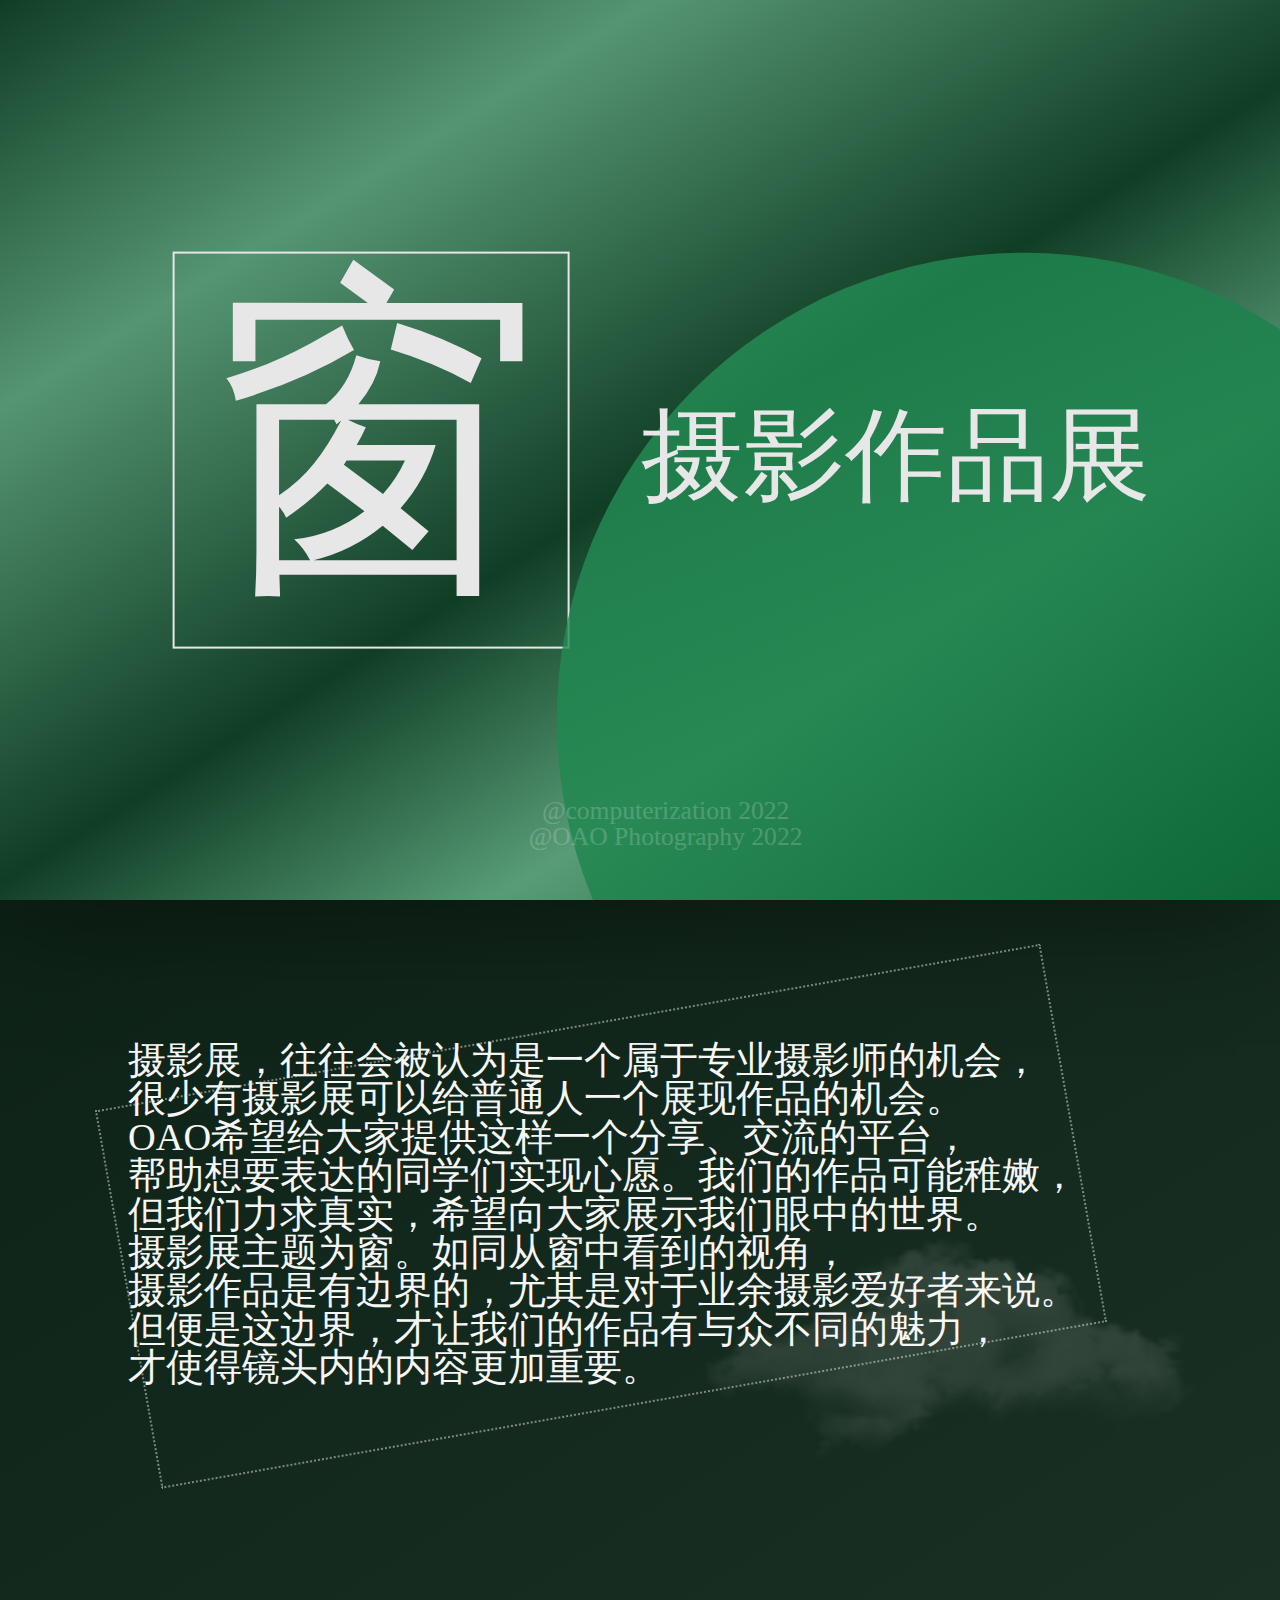
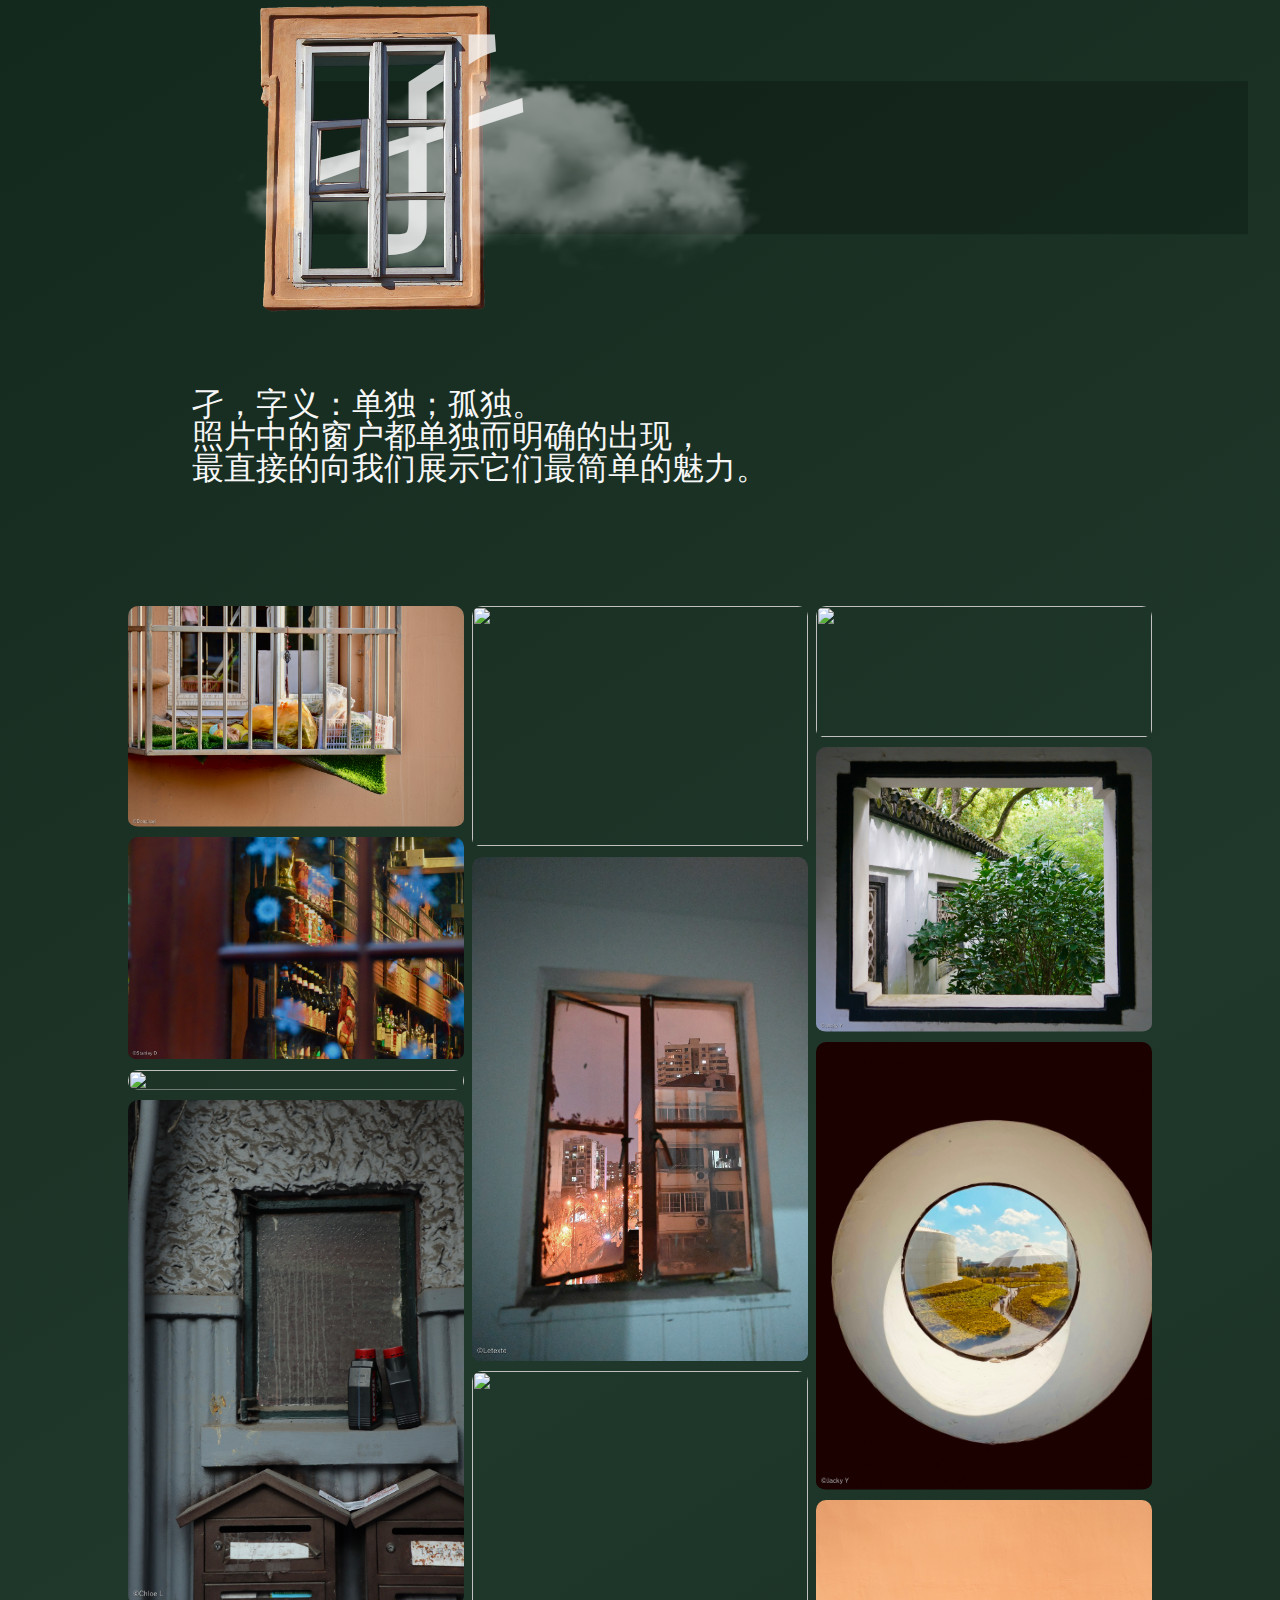
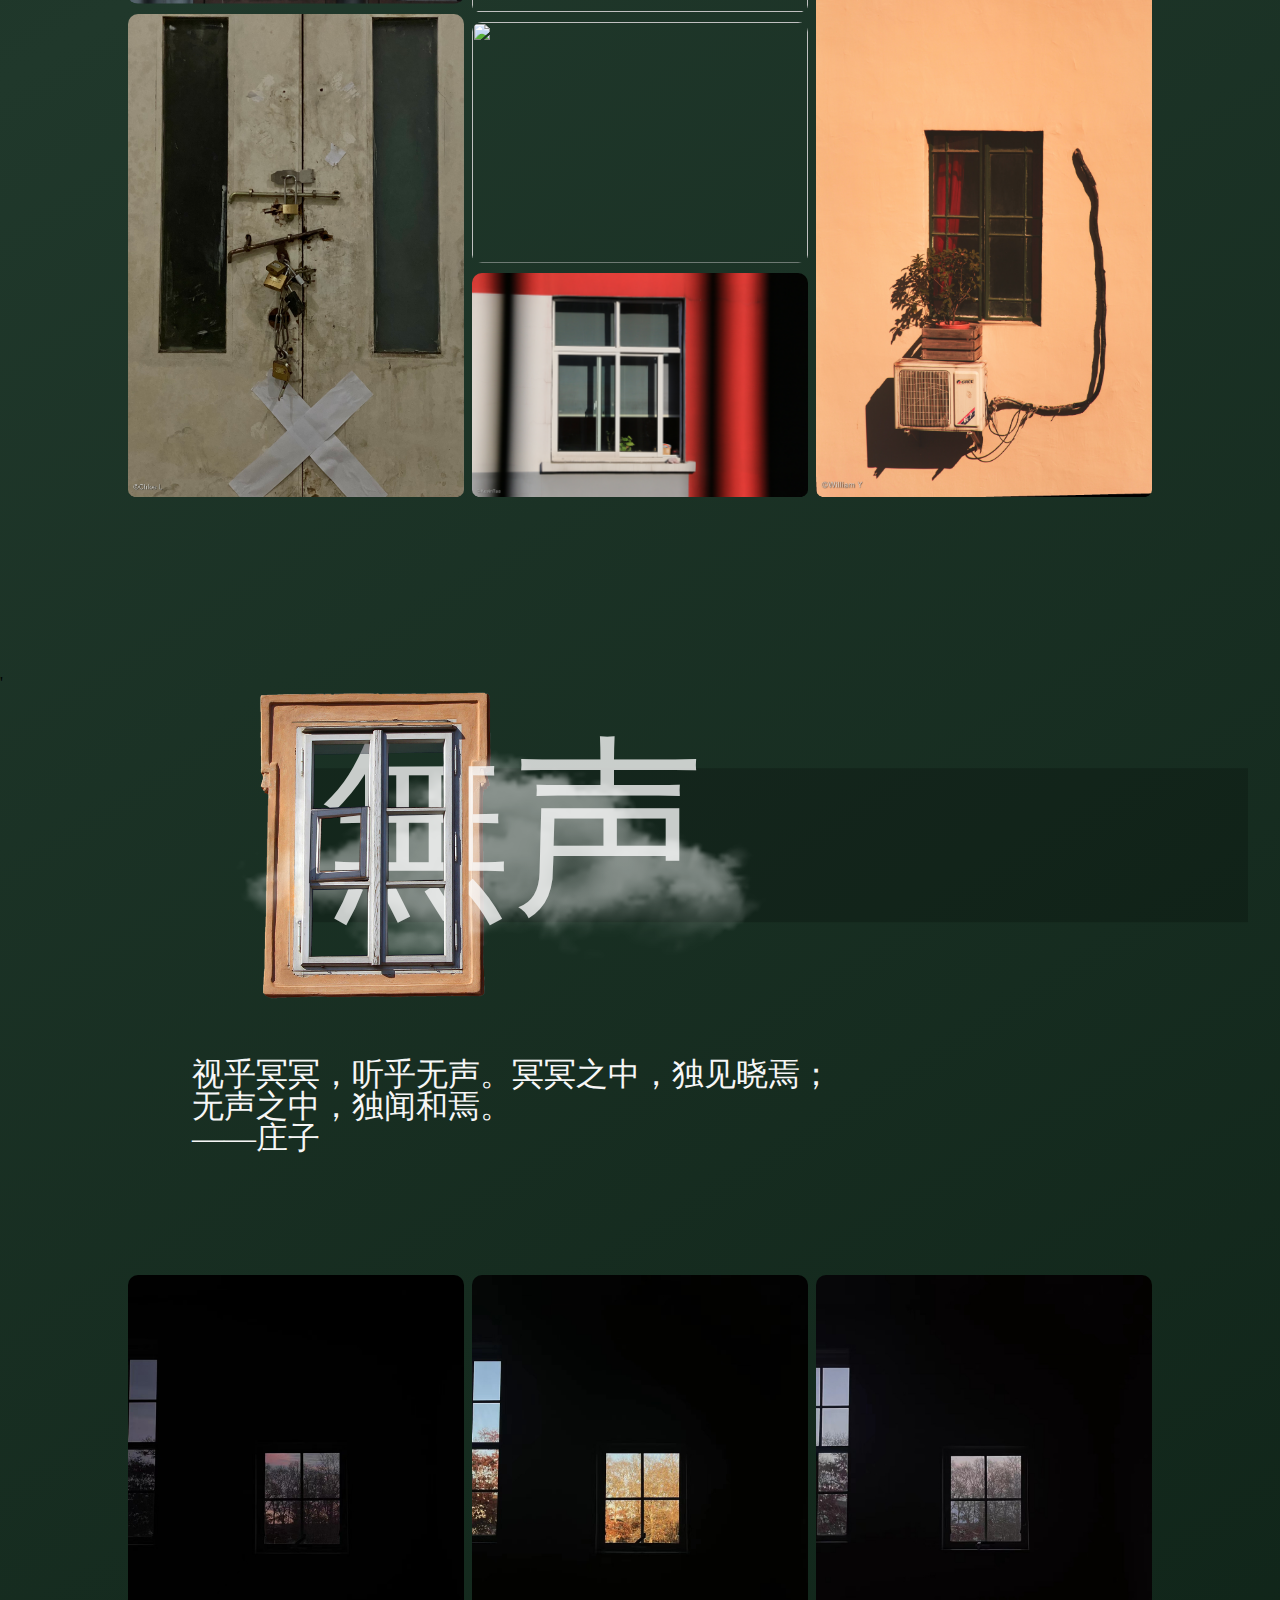
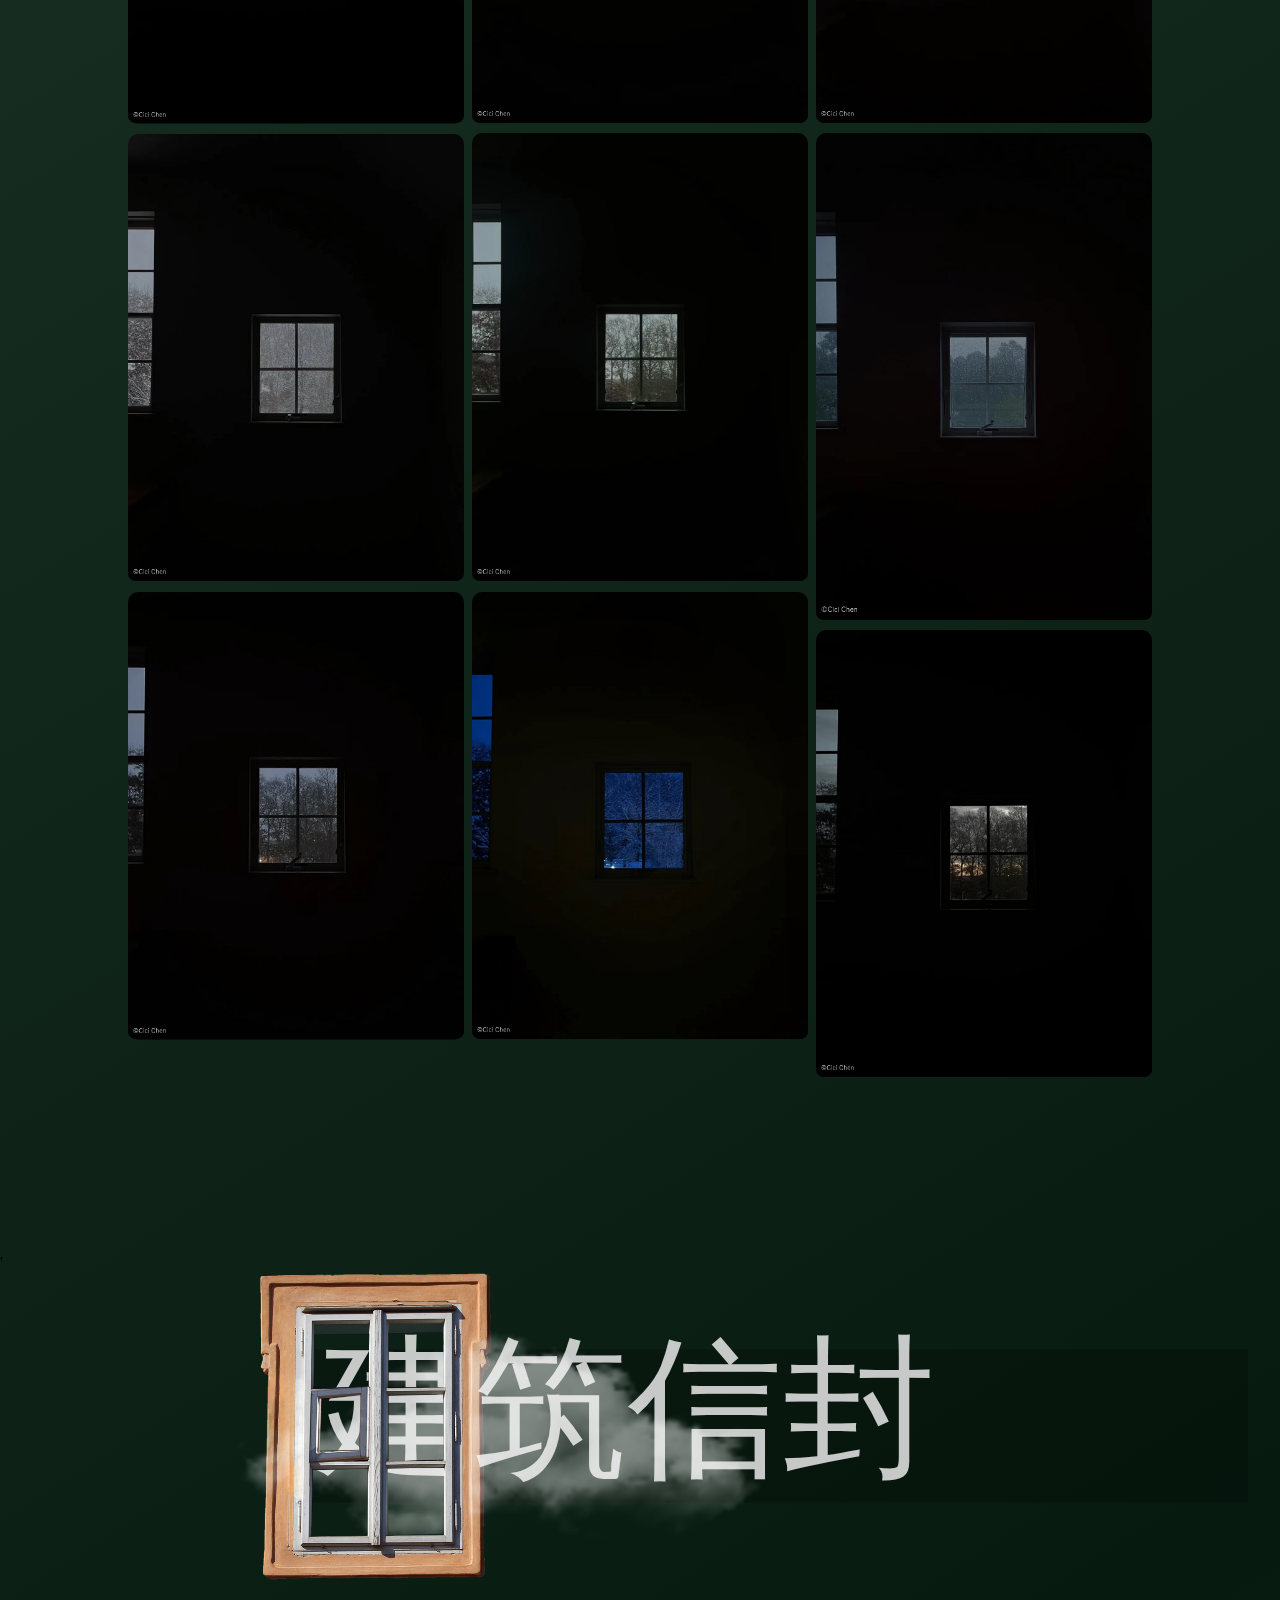
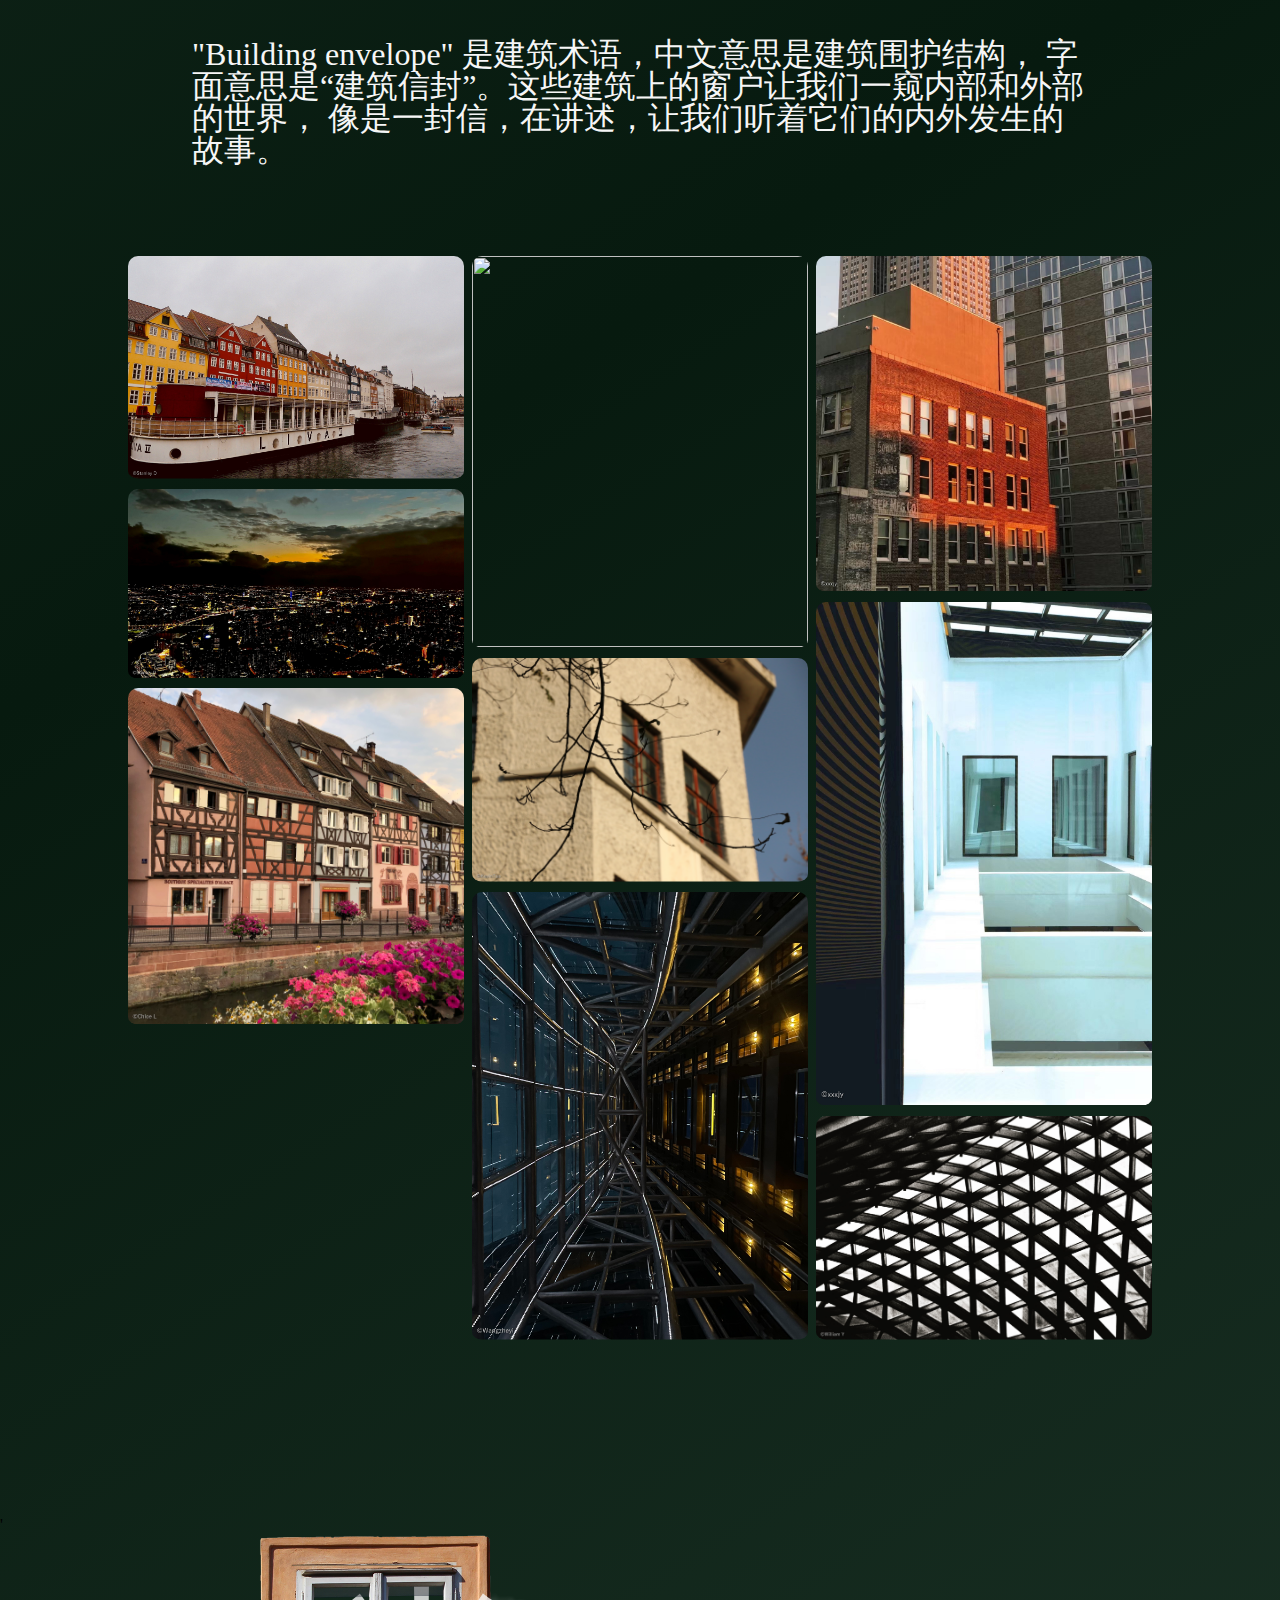
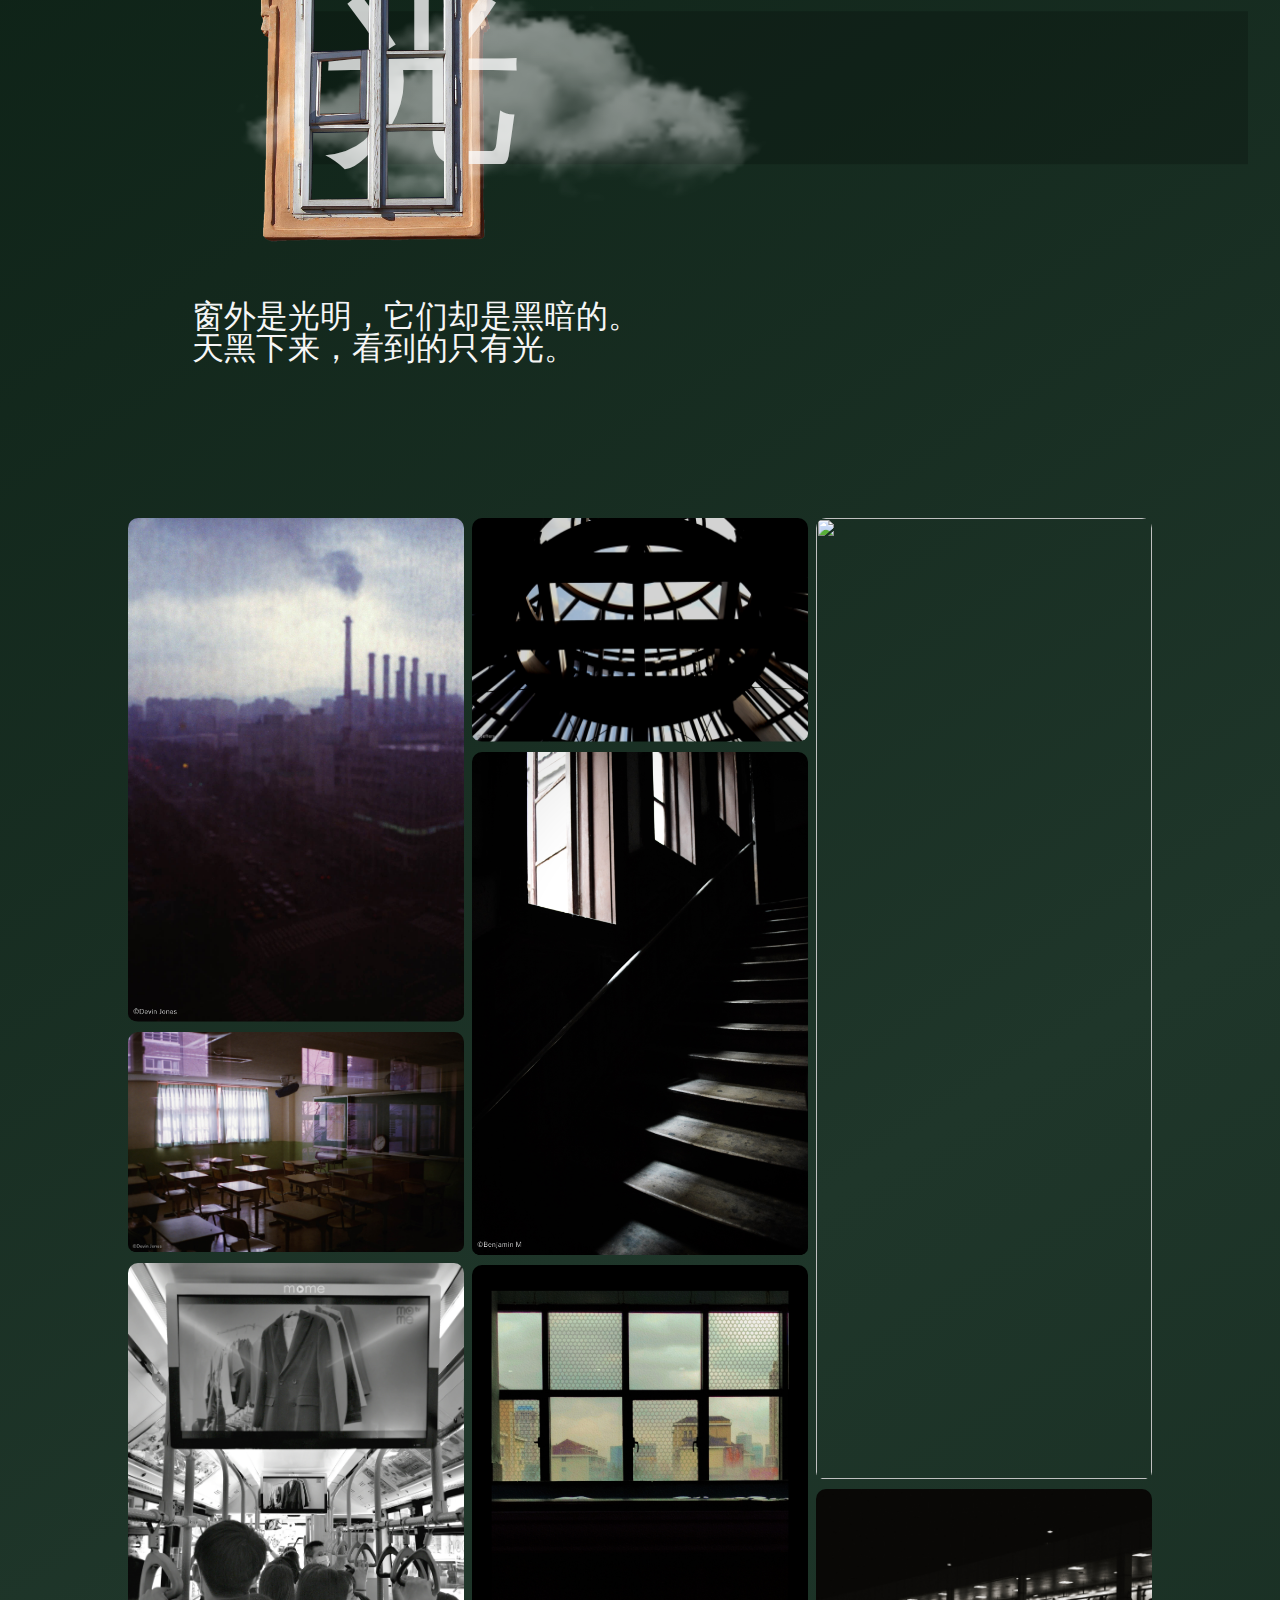
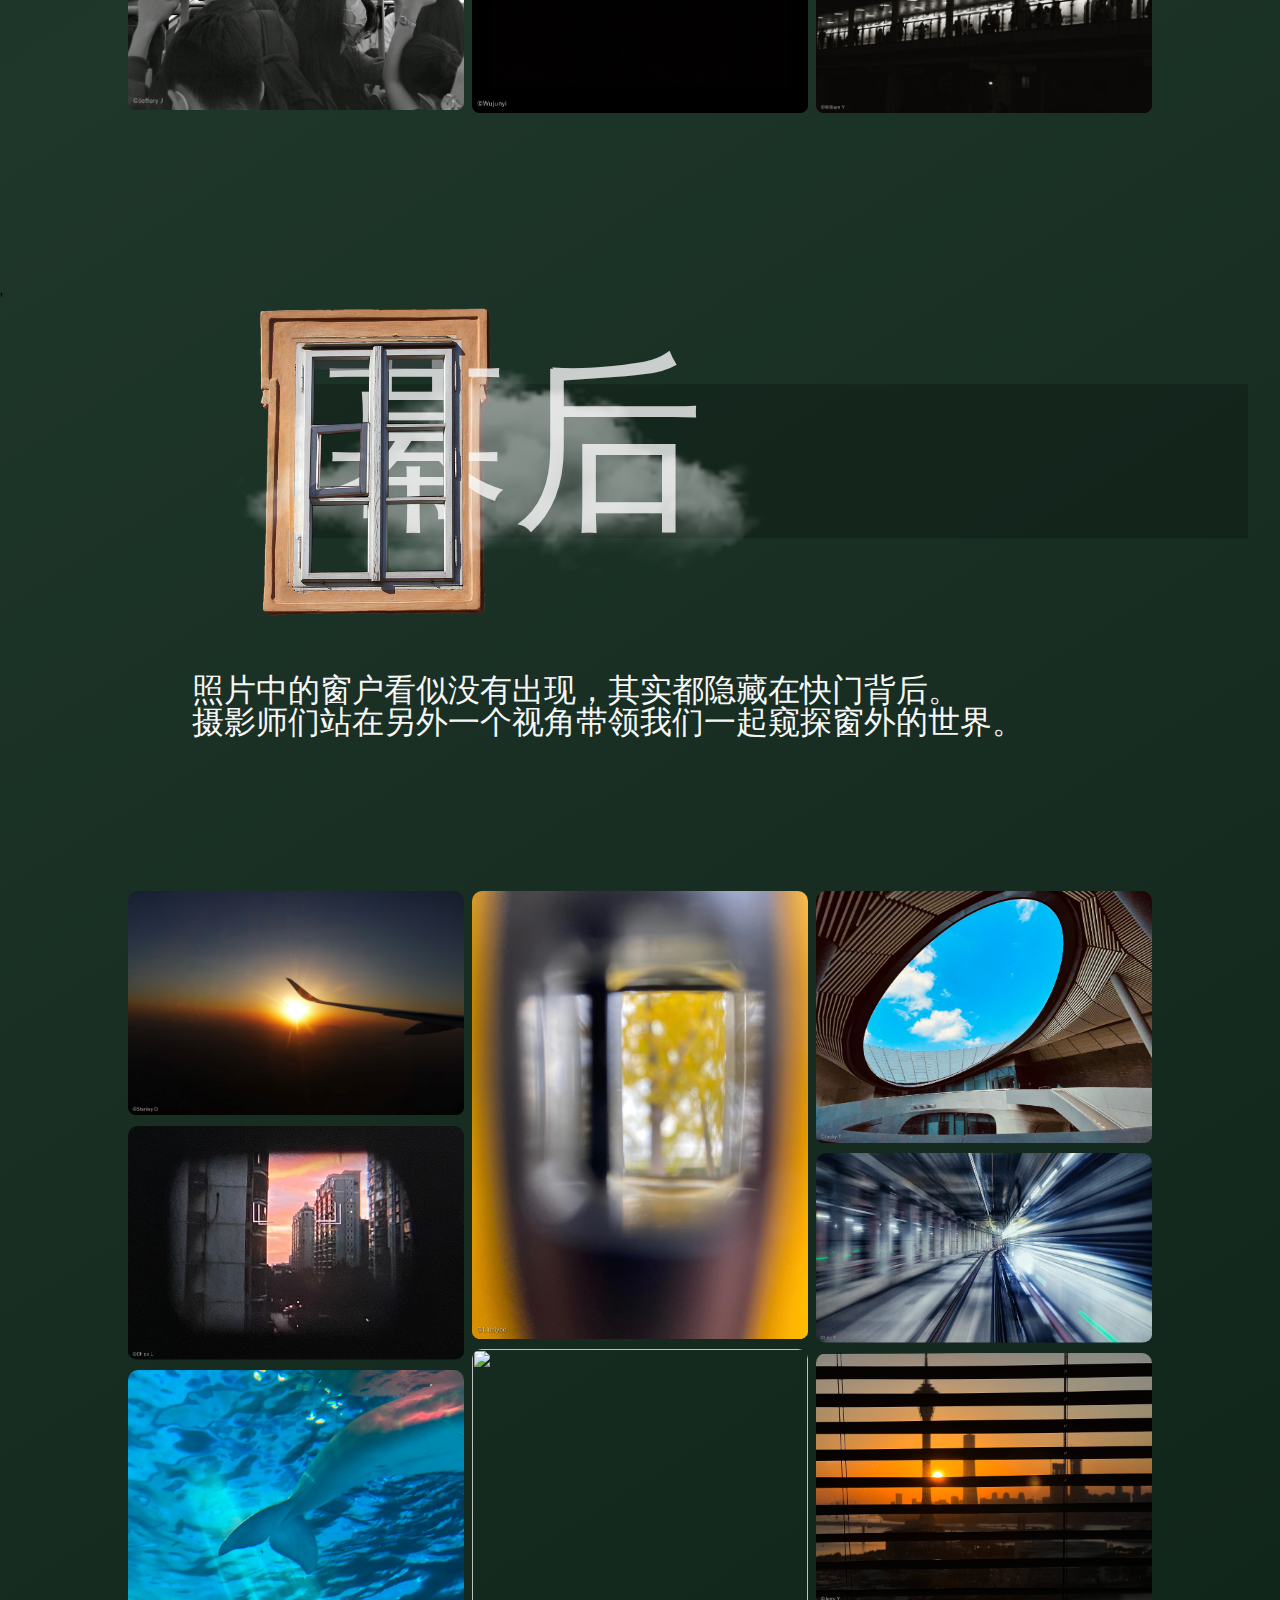
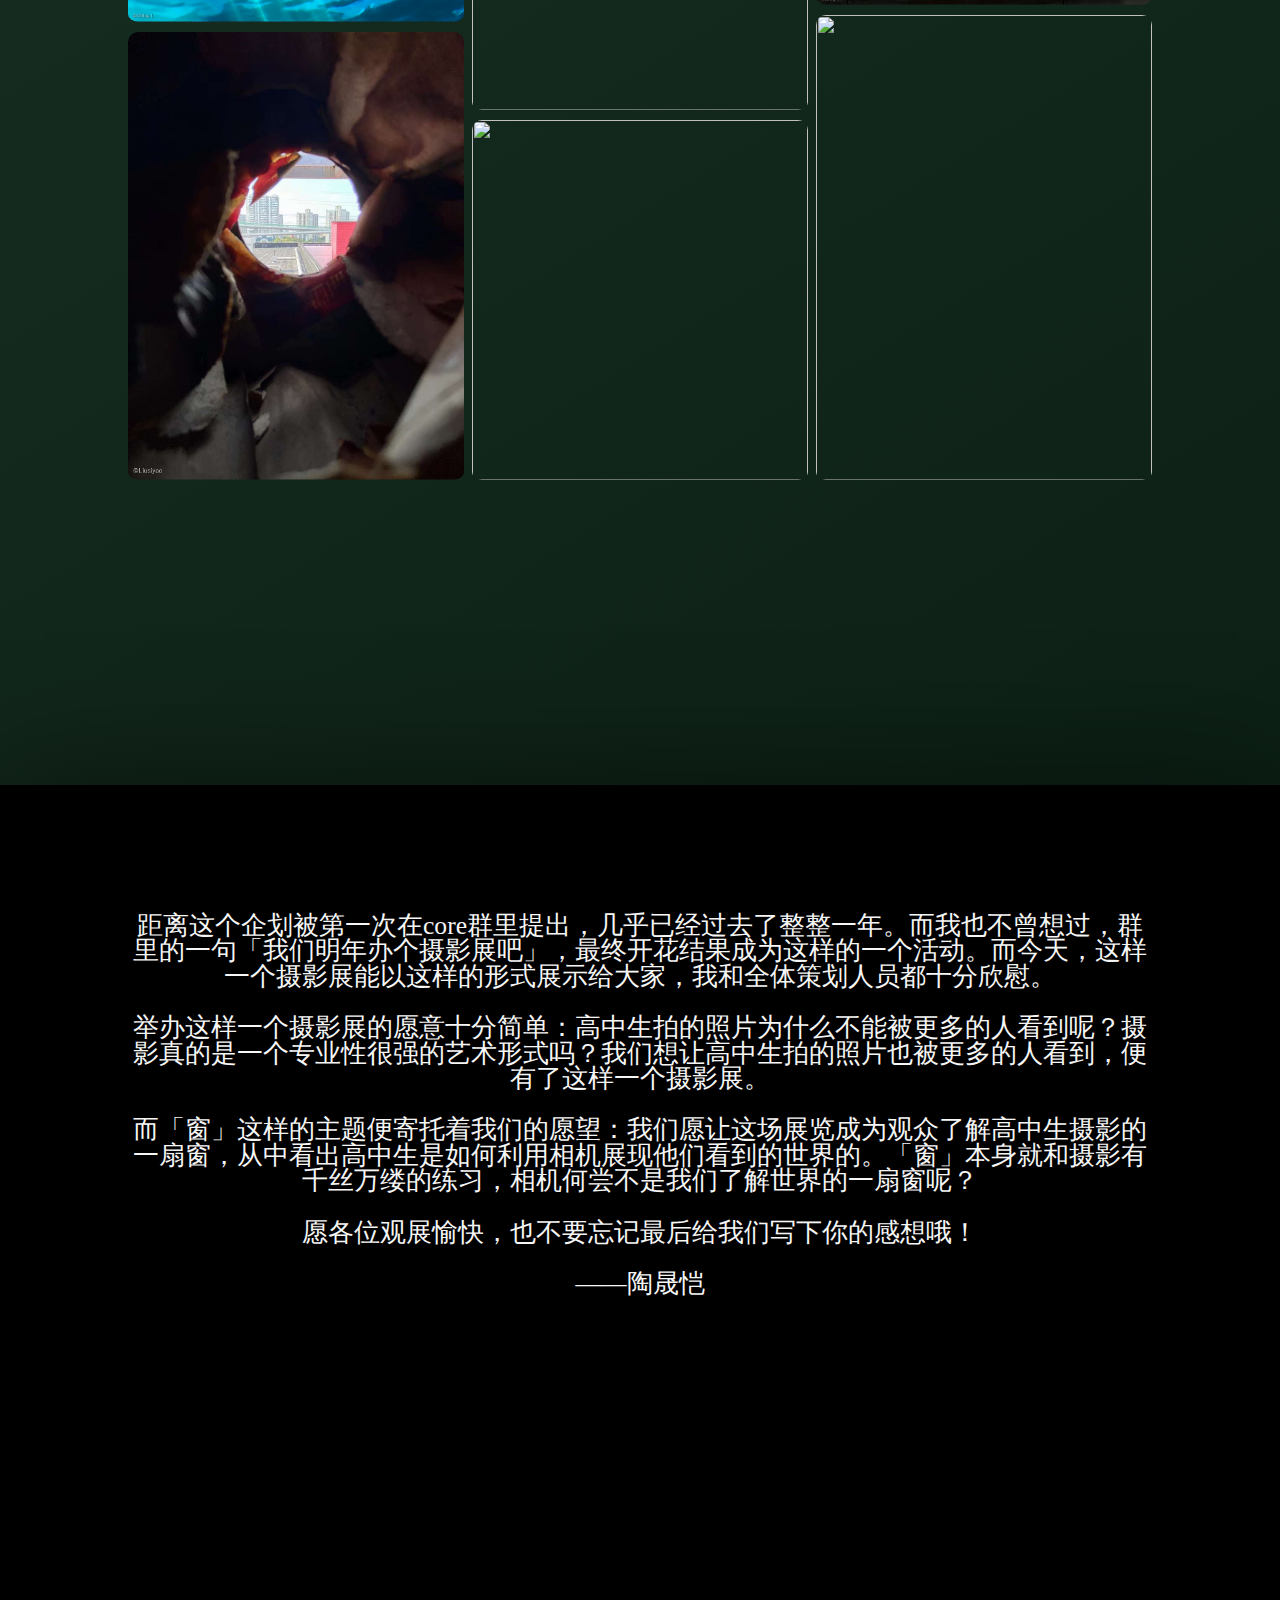
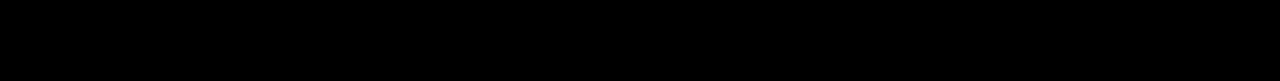
==== docs/index.html @ dfe10b4d "restructure docs" ====
<html>

<head>
    <title> 窗-线上摄影展 OAO·Computerization </title>
    <meta http-equiv="Content-Type" content="text/html; charset=utf-8">
    <link rel="stylesheet" href="./index.css">
    <link rel="stylesheet" href="./fonts.css">
</head>

<body>

    <div class="cover">
        <div class="sqr"></div>
        <div class="circ"></div>
        <div class="heading">
            窗
        </div>
        <div class="subheading">
            摄影作品展
        </div>
        <div class="bylines">
            <div class="byline byOAO">@OAO Photography 2022</div>
            <div class="byline byC">@computerization 2022</div>
        </div>
        <div class="stripes">
            <div class="stripe stripe1"></div>
            <div class="stripe stripe2"></div>
            <div class="stripe stripe3"></div>
        </div>
    </div>

    <div class="intro">
        <div class="introText">
            摄影展，往往会被认为是一个属于专业摄影师的机会，<br/>
            很少有摄影展可以给普通人一个展现作品的机会。<br/>
            OAO希望给大家提供这样一个分享、交流的平台，<br/>
            帮助想要表达的同学们实现心愿。我们的作品可能稚嫩，<br/>
            但我们力求真实，希望向大家展示我们眼中的世界。<br/>

            摄影展主题为窗。如同从窗中看到的视角，<br/>
            摄影作品是有边界的，尤其是对于业余摄影爱好者来说。<br/>
            但便是这边界，才让我们的作品有与众不同的魅力，<br/>
            才使得镜头内的内容更加重要。
        </div>
        <div class="introBg"></div>
        <img class="introCloud" src="src/img/cloud.png" />
    </div>

    <div class="sect sect1">
        <div class="sectCover">
            <div class="sectBg"></div>
            <img class="sectCloud" src="src/img/cloud.png" />
            <img class="windowFrame" src="src/img/windowFrame.png" />
            <img class="windowGlass" src="src/img/windowGlass.png" />
            <div class="sectHeading">
                孑
            </div>
        </div>
        <div class="sectIntro">
            <div class="sectIntroTxt">
            孑，字义：单独；孤独。<br/>
            照片中的窗户都单独而明确的出现，<br/>
            最直接的向我们展示它们最简单的魅力。
            </div>
        </div>
        <div class="sectGallery">
            <div class="gallCol">
                <img onclick="enlarge();setUrl('src/img/a/1.jpg','a1')" id="a1" class="gallItem" src="src/img/a/1.jpg"/>
                <img onclick="enlarge();setUrl('src/img/a/2.jpg','a2')" id="a2" class="gallItem" src="src/img/a/2.jpg"/>
                <img onclick="enlarge();setUrl('src/img/a/3.jpg','a3')" id="a3" class="gallItem" src="src/img/a/3.jpg"/>
                <img onclick="enlarge();setUrl('src/img/a/4.jpg','a4')" id="a4" class="gallItem" src="src/img/a/4.jpg"/>
                <img onclick="enlarge();setUrl('src/img/a/5.jpg','a5')" id="a5" class="gallItem" src="src/img/a/5.jpg"/>
            </div>
            <div class="gallCol">
                <img onclick="enlarge();setUrl('src/img/a/6.jpg','a6')" id="a6" class="gallItem" src="src/img/a/6.jpg"/>
                <img onclick="enlarge();setUrl('src/img/a/7.jpg','a7')" id="a7" class="gallItem" src="src/img/a/7.jpg"/>
                <img onclick="enlarge();setUrl('src/img/a/8.jpg','a8')" id="a8" class="gallItem" src="src/img/a/8.jpg"/>
                <img onclick="enlarge();setUrl('src/img/a/9.jpg','a9')" id="a9" class="gallItem" src="src/img/a/9.jpg"/>
                <img onclick="enlarge();setUrl('src/img/a/10.jpg','a10')" id="a10" class="gallItem" src="src/img/a/10.jpg"/>
            </div>
            <div class="gallCol">
                <img onclick="enlarge();setUrl('src/img/a/11.jpg','a11')" id="a11" class="gallItem" src="src/img/a/11.jpg"/>
                <img onclick="enlarge();setUrl('src/img/a/12.jpg','a12')" id="a12" class="gallItem" src="src/img/a/12.jpg"/>
                <img onclick="enlarge();setUrl('src/img/a/13.jpg','a13')" id="a13" class="gallItem" src="src/img/a/13.jpg"/>
                <img onclick="enlarge();setUrl('src/img/a/14.jpg','a14')" id="a14" class="gallItem" src="src/img/a/14.jpg"/>
            </div>
        </div>
    </div>

    <div class="sect sect2">
        <div class="sectCover">'
            <div class="sectBg"></div>
            <img class="sectCloud" src="src/img/cloud.png" />
            <img class="windowFrame" src="src/img/windowFrame.png" />
            <img class="windowGlass" src="src/img/windowGlass.png" />
            <div class="sectHeading">
                無声
            </div>
        </div>
        <div class="sectIntro">
            <div class="sectIntroTxt">
                视乎冥冥，听乎无声。冥冥之中，独见晓焉；<br/>
                无声之中，独闻和焉。<br/>
                ——庄子
            </div>
        </div>
        <div class="sectGallery">
            <div class="gallCol">
                <img onclick="enlarge();setUrl('src/img/b/1.jpg','b1')" id="b1" class="gallItem" src="src/img/b/1.jpg"/>
                <img onclick="enlarge();setUrl('src/img/b/2.jpg','b2')" id="b2" class="gallItem" src="src/img/b/2.jpg"/>
                <img onclick="enlarge();setUrl('src/img/b/3.jpg','b3')" id="b3" class="gallItem" src="src/img/b/3.jpg"/>
            </div>
            <div class="gallCol">
                <img onclick="enlarge();setUrl('src/img/b/4.jpg','b4')" id="b4" class="gallItem" src="src/img/b/4.jpg"/>
                <img onclick="enlarge();setUrl('src/img/b/5.jpg','b5')" id="b5" class="gallItem" src="src/img/b/5.jpg"/>
                <img onclick="enlarge();setUrl('src/img/b/6.jpg','b6')" id="b6" class="gallItem" src="src/img/b/6.jpg"/>
            </div>
            <div class="gallCol">
                <img onclick="enlarge();setUrl('src/img/b/7.jpg','b7')" id="b7" class="gallItem" src="src/img/b/7.jpg"/>
                <img onclick="enlarge();setUrl('src/img/b/8.jpg','b8')" id="b8" class="gallItem" src="src/img/b/8.jpg"/>
                <img onclick="enlarge();setUrl('src/img/b/9.jpg','b9')" id="b9" class="gallItem" src="src/img/b/9.jpg"/>
            </div>
        </div>
    </div>

    <div class="sect sect3">
        <div class="sectCover">'
            <div class="sectBg"></div>
            <img class="sectCloud" src="src/img/cloud.png" />
            <img class="windowFrame" src="src/img/windowFrame.png" />
            <img class="windowGlass" src="src/img/windowGlass.png" />
            <div class="sectHeading">
                建筑信封
            </div>
        </div>
        <div class="sectIntro">
            <div class="sectIntroTxt">
                "Building envelope" 是建筑术语，中文意思是建筑围护结构，
                字面意思是“建筑信封”。这些建筑上的窗户让我们一窥内部和外部的世界，
                像是一封信，在讲述，让我们听着它们的内外发生的故事。
            </div>
        </div>
        <div class="sectGallery">
            <div class="gallCol">
                <img onclick="enlarge();setUrl('src/img/c/1.jpg','c1')" id="c1" class="gallItem" src="src/img/c/1.jpg"/>
                <img onclick="enlarge();setUrl('src/img/c/2.jpg','c2')" id="c2" class="gallItem" src="src/img/c/2.jpg"/>
                <img onclick="enlarge();setUrl('src/img/c/3.jpg','c3')" id="c3" class="gallItem" src="src/img/c/3.jpg"/>
            </div>
            <div class="gallCol">
                <img onclick="enlarge();setUrl('src/img/c/4.jpg','c1')" id="c4" class="gallItem" src="src/img/c/4.jpg"/>
                <img onclick="enlarge();setUrl('src/img/c/5.jpg','c2')" id="c5" class="gallItem" src="src/img/c/5.jpg"/>
                <img onclick="enlarge();setUrl('src/img/c/6.jpg','c3')" id="c6" class="gallItem" src="src/img/c/6.jpg"/>
            </div>
            <div class="gallCol">
                <img onclick="enlarge();setUrl('src/img/c/7.jpg','c7')" id="c7" class="gallItem" src="src/img/c/7.jpg"/>
                <img onclick="enlarge();setUrl('src/img/c/8.jpg','c8')" id="c8" class="gallItem" src="src/img/c/8.jpg"/>
                <img onclick="enlarge();setUrl('src/img/c/9.jpg','c9')" id="c9" class="gallItem" src="src/img/c/9.jpg"/>
            </div>
        </div>
    </div>

    <div class="sect sect4">
        <div class="sectCover">'
            <div class="sectBg"></div>
            <img class="sectCloud" src="src/img/cloud.png" />
            <img class="windowFrame" src="src/img/windowFrame.png" />
            <img class="windowGlass" src="src/img/windowGlass.png" />
            <div class="sectHeading">
                光
            </div>
        </div>
        <div class="sectIntro">
            <div class="sectIntroTxt">
                窗外是光明，它们却是黑暗的。<br/>
                天黑下来，看到的只有光。
            </div>
        </div>
        <div class="sectGallery">
            <div class="gallCol">
                <img onclick="enlarge();setUrl('src/img/d/1.jpg','d1')" id="d1" class="gallItem" src="src/img/d/1.jpg"/>
                <img onclick="enlarge();setUrl('src/img/d/2.jpg','d2')" id="d2" class="gallItem" src="src/img/d/2.jpg"/>
                <img onclick="enlarge();setUrl('src/img/d/3.jpg','d3')" id="d3" class="gallItem" src="src/img/d/3.jpg"/>
            </div>
            <div class="gallCol">
                <img onclick="enlarge();setUrl('src/img/d/4.jpg','d4')" id="d4" class="gallItem" src="src/img/d/4.jpg"/>
                <img onclick="enlarge();setUrl('src/img/d/5.jpg','d5')" id="d5" class="gallItem" src="src/img/d/5.jpg"/>
                <img onclick="enlarge();setUrl('src/img/d/6.jpg','d6')" id="d6" class="gallItem" src="src/img/d/6.jpg"/>
            </div>
            <div class="gallCol">
                <img onclick="enlarge();setUrl('src/img/d/7.jpg','d7')" id="d7" class="gallItem" src="src/img/d/7.jpg"/>
                <img onclick="enlarge();setUrl('src/img/d/8.jpg','d8')" id="d8" class="gallItem" src="src/img/d/8.jpg"/>
            </div>
        </div>
    </div>
    
    <div class="sect sect5">
        <div class="sectCover">'
            <div class="sectBg"></div>
            <img class="sectCloud" src="src/img/cloud.png" />
            <img class="windowFrame" src="src/img/windowFrame.png" />
            <img class="windowGlass" src="src/img/windowGlass.png" />
            <div class="sectHeading">
                幕后
            </div>
        </div>
        <div class="sectIntro">
            <div class="sectIntroTxt">
                照片中的窗户看似没有出现，其实都隐藏在快门背后。<br/>
                摄影师们站在另外一个视角带领我们一起窥探窗外的世界。
            </div>
        </div>
        <div class="sectGallery">
            <div class="gallCol">
                <img onclick="enlarge();setUrl('src/img/e/1.jpg','e1')" id="e1" class="gallItem" src="src/img/e/1.jpg"/>
                <img onclick="enlarge();setUrl('src/img/e/2.jpg','e2')" id="e2" class="gallItem" src="src/img/e/2.jpg"/>
                <img onclick="enlarge();setUrl('src/img/e/3.jpg','e3')" id="e3" class="gallItem" src="src/img/e/3.jpg"/>
                <img onclick="enlarge();setUrl('src/img/e/4.jpeg','e4')" id="e4" class="gallItem" src="src/img/e/4.jpeg"/>
            </div>
            <div class="gallCol">
                <img onclick="enlarge();setUrl('src/img/e/5.jpeg','e5')" id="e5" class="gallItem" src="src/img/e/5.jpeg"/>
                <img onclick="enlarge();setUrl('src/img/e/6.jpg','e6')" id="e6" class="gallItem" src="src/img/e/6.jpg"/>
                <img onclick="enlarge();setUrl('src/img/e/8.jpg','e8')" id="e8" class="gallItem" src="src/img/e/8.jpg"/>
            </div>
            <div class="gallCol">
                <img onclick="enlarge();setUrl('src/img/e/9.jpg','e9')" id="e9" class="gallItem" src="src/img/e/9.jpg"/>
                <img onclick="enlarge();setUrl('src/img/e/10.jpg','e10')" id="e10" class="gallItem" src="src/img/e/10.jpg"/>
                <img onclick="enlarge();setUrl('src/img/e/11.jpg','e11')" id="e11" class="gallItem" src="src/img/e/11.jpg"/>
                <img onclick="enlarge();setUrl('src/img/e/7.jpg','e7')" id="e7" class="gallItem" src="src/img/e/7.jpg"/>
            </div>
        </div>
    </div>

    <div class="footnote">
            距离这个企划被第一次在core群里提出，几乎已经过去了整整一年。而我也不曾想过，群里的一句「我们明年办个摄影展吧」，最终开花结果成为这样的一个活动。而今天，这样一个摄影展能以这样的形式展示给大家，我和全体策划人员都十分欣慰。<br/><br/>
            举办这样一个摄影展的愿意十分简单：高中生拍的照片为什么不能被更多的人看到呢？摄影真的是一个专业性很强的艺术形式吗？我们想让高中生拍的照片也被更多的人看到，便有了这样一个摄影展。<br/><br/>
            而「窗」这样的主题便寄托着我们的愿望：我们愿让这场展览成为观众了解高中生摄影的一扇窗，从中看出高中生是如何利用相机展现他们看到的世界的。「窗」本身就和摄影有千丝万缕的练习，相机何尝不是我们了解世界的一扇窗呢？<br/><br/>
            愿各位观展愉快，也不要忘记最后给我们写下你的感想哦！<br/><br/>
            ——陶晟恺
    </div>
</body>

<script src="js/index.js" type="text/javascript"></script>
<script src="js/ports.js" type="text/javascript"></script>

</html>
---- docs/index.css ----
* {
    margin: 0;
    padding: 0;
    box-sizing: border-box;
}

@keyframes sqrIn{
    0%      {transform: rotate(-50deg) translate(-50%, -50%); opacity: 0%;}
    100%    {transform: rotate(0deg) translate(-50%, -50%); opacity: 100%;}
}
@keyframes titleIn{
    0%      {transform: translate(-50%, -30%); opacity: 0%;}
    100%    {transform: translate(-50%, -50%); opacity: 100%;}
}

body {
    content-visibility: visible;
    background-image: linear-gradient(148deg, 
    #071a0f 0%, 
    #20382b 24%, 
    #071a0f 52%, 
    #1f362a 71%, 
    #071a0f 100%);
}



/* cover */

.cover {
    width: 100vw;
    height: 100vh;
    background-image: linear-gradient(148deg, 
        #103e25 0%, 
        #559573 24%, 
        #103e25 52%, 
        #579c77 71%, 
        #103e25 100%);
    box-shadow: 0vw 0vw 10vw 0vw 
        rgba(0, 0, 0, 0.48);
    overflow: hidden;
    position: relative;
}

.cover .heading {
    width: 29vw;
    height: 29vw;
    font-family: STZhongsong;
    font-size: 27vw;
    font-weight: normal;
    font-stretch: normal;
    line-height: 27vw;
    letter-spacing: 2vw;
    color: #e7e7e7;
    position: absolute;
    transform: translate(-50%, -50%);
    top: 50%;
    left: 30%;
    text-align: center;
    transition: all 1s ease;
    z-index: 3;
    animation: titleIn 0.5s ease;
}
.cover .heading:hover {
    transform: translate(-50%, -52%);
}

.cover .sqr {
	width: 31vw;
	height: 31vw;
	border: solid 2px #e7e7e7;
    position: absolute;
    transform: translate(-50%, -50%);
    top: 50%;
    left: 29%;
    animation: sqrIn 0.5s ease-out;
}


.cover .subheading {
    width: 40vw;
    height: 7vw;
    font-family: STZhongsong;
    font-size: 8vw;
    font-weight: normal;
    font-stretch: normal;
    line-height: 8vw;
    letter-spacing: 0px;
    color: #e7e7e7;
    position: absolute;
    transform: translate(-50%, -50%);
    top: 50%;
    left: 70%;
    text-align: center;
    transition: all 1s ease;
    z-index: 3;
    animation: titleIn 0.5s ease;
}
.cover .subheading:hover {
    transform: translate(-50%, -52%);
}

.cover .byline {
	width: 32vw;
	height: 3vw;
	font-family: STFangsong;
	font-size: 2vw;
	font-weight: normal;
	font-stretch: normal;
	line-height: 2vw;
	letter-spacing: 0vw;
	color: #f6f6f6;
	opacity: 0.2;
    position: absolute;
    text-align: center;
    transform: translate(-100%, -100%);
}

.cover .byOAO {
    bottom: 0vw;
    right: 0px;
}

.cover .byC {
    bottom: 2vw;
    right: 0px;
}

.cover .circ {
	width: 73vw;
	height: 73vw;
    border-radius: 50%;
	background-image: linear-gradient(135deg, 
		#2a965c 0%, 
		#036430 100%);
    position: absolute;
    transform: translate(-50%, -50%);
    top: 80%;
    left: 80%;
    overflow: hidden;
    opacity: 80%;
}



/* intro */

.intro {
    width: 100vw;
    height: 50vw;
    position: block;
}

.intro .introBg {
	width: 75vw;
	height: 30vw;
	border: dotted 2px #e7e7e7;
	opacity: 0.5;
    transform: rotate(-10deg) translate(-50%, -50%);
    position: relative;
    top: -20% ;
    left: 49%;
}

.intro .introText {
	width: 80vw;
	height: 28vw;
	font-family: FangSong;
	font-size: 3vw;
	font-weight: normal;
	font-stretch: normal;
	line-height: 3vw;
	letter-spacing: 0vw;
	color: #f6f6f6;
    position: relative;
    transform: translate(-50%, -50%);
    top: 50%;
    left: 50%;
}

.intro .introCloud {
    width: 45vw;
	height: 23vw;
	opacity: 0.12;
    position: relative;
    transform: translate(-50%, -50%);
    top: -47%;
    left: 75%;
}

/* Sections */

.sectCover {
    width: 100vw;
    height: 30vw;
    margin-top: 5vw;
}

.sectCover .sectHeading {
	width: 70vw;
	height: 17vw;
	font-family: STZhongsong;
	font-size: 19vw;
	font-weight: normal;
	font-stretch: normal;
	line-height: 2vw;
	letter-spacing: 1vw;
	color: #f6f6f6;
	opacity: 0.8;
    position: relative;
    transform: translate(0, -50%);
    top: -60%;
    left: 23%;
}

.sectCover .sectBg {
    width: 75vw;
	height: 12vw;
	background-color: #000000;
	opacity: 0.2;
    position: relative;
    transform: translate(-50%, -50%);
    top: 40%;
    left: 60%;
}

.sectCover .sectCloud {
	width: 47vw;
	height: 23vw;
	opacity: 0.5;
    position: relative;
    transform: translate(-50%, -50%);
    top: 0%;
    left: 40%;
    transition: all 1s ease;
    z-index: 2;
}
.sectCover .sectCloud:hover {
    transform: translate(-45%, -55%);
}

.sectCover .windowFrame {
	width: 18vw;
	height: 24vw;
    position: relative;
    transform: translate(-50%, -50%);
    top: 0%;
    left: -18%;
}
.sectCover .windowGlass {
	width: 14vw;
	height: 20vw;
    position: relative;
    transform: translate(50%, -53%);
    top: -10%;
    left: -50%;
    transition: all 1s ease;
    z-index: 100;
}
.sectCover .windowGlass:hover {
    transform: translate(-50%, -53%);
}

.sectIntro {
	width: 100vw;
	height: 15vw;
}

.sectIntro .sectIntroTxt {
	width: 70vw;
	height: 15vw;
	font-family: FangSong;
	font-size: 2.5vw;
	font-weight: normal;
	font-stretch: normal;
    text-align: left;
	line-height: 2.5vw;
	letter-spacing: 0vw;
	color: #f6f6f6;
    position: relative;
    left: 15%;
}

.sectGallery {
    display: flex;
    flex-direction: row;
    justify-content: space-between;
    align-items: top;
    margin: 0px 10vw;
    margin-top: 2vw;
    padding-bottom: 8vw;
    width: 80vw;
}

.gallCol {
    display: flex;
    flex-direction: column;
    width: 32.8%;
}

.gallItem {
    content-visibility: visible;
    width: 100%;
    padding-bottom: 0.2vw;
    margin-bottom: 0.6vw;
    border-radius: 10px;
    opacity: 100%;
    transition: 0.5s ease;
    z-index: 1;
}
.gallItem:hover {
    opacity: 90%;
    background-color: rgba(4, 17, 8, 0.582);
    transform: scale(1.15);
    z-index: 2;
    cursor:pointer;
}

/* specials */

@media (max-width: 769px) {
    .sectGallery {
        flex-direction: column;
    }
    .gallCol {
        width: 99%;
    }
}

.sect2 .sectCover .sectHeading {
    font-size: 15vw;
    left: 25%;
    letter-spacing: 0vw;
}

.sect3 .sectCover .sectHeading {
    font-size: 12vw;
    left: 25%;
    letter-spacing: 0vw;
}

.sect4 .sectCover .sectHeading {
    font-size: 16vw;
    left: 25%;
}

.sect5 .sectCover .sectHeading {
    font-size: 15vw;
    left: 25%;
    letter-spacing: 0vw;
}

/*hovers*/




/*footnote*/

.footnote {
    width: 100vw;
    height: 70vw;
    background-color: #000000;
    text-align: center;
	font-family: FangSong;
	font-size: 2vw;
	font-weight: normal;
	font-stretch: normal;
	line-height: 2vw;
	letter-spacing: 0vw;
	color: #f6f6f6;
    position: relative;
    padding: 10vw;
    margin-top: 15vw;
    box-shadow: 0vw 0vw 10vw 0vw 
        rgba(0, 0, 0, 0.48);
}

@media (max-width: 769px) {
    .footnote {
        font-size: 3vw;
        line-height: 3vw;
        height: 100vw;
    }
}
---- docs/fonts.css ----
@font-face {
    font-family: STZhongsong;
    src: url('src/fonts/STZHONGS.TTF');
}
@font-face {
    font-family: FangSong;
    src: url('src/fonts/simfang.ttf');
}
@font-face {
    font-family: STFangsong;
    src: url('src/fonts/STFANGSO.TTF');
}
@font-face {
    font-family: XYGPBT;
    src: url('src/fonts/XYGPBT.ttf');
}
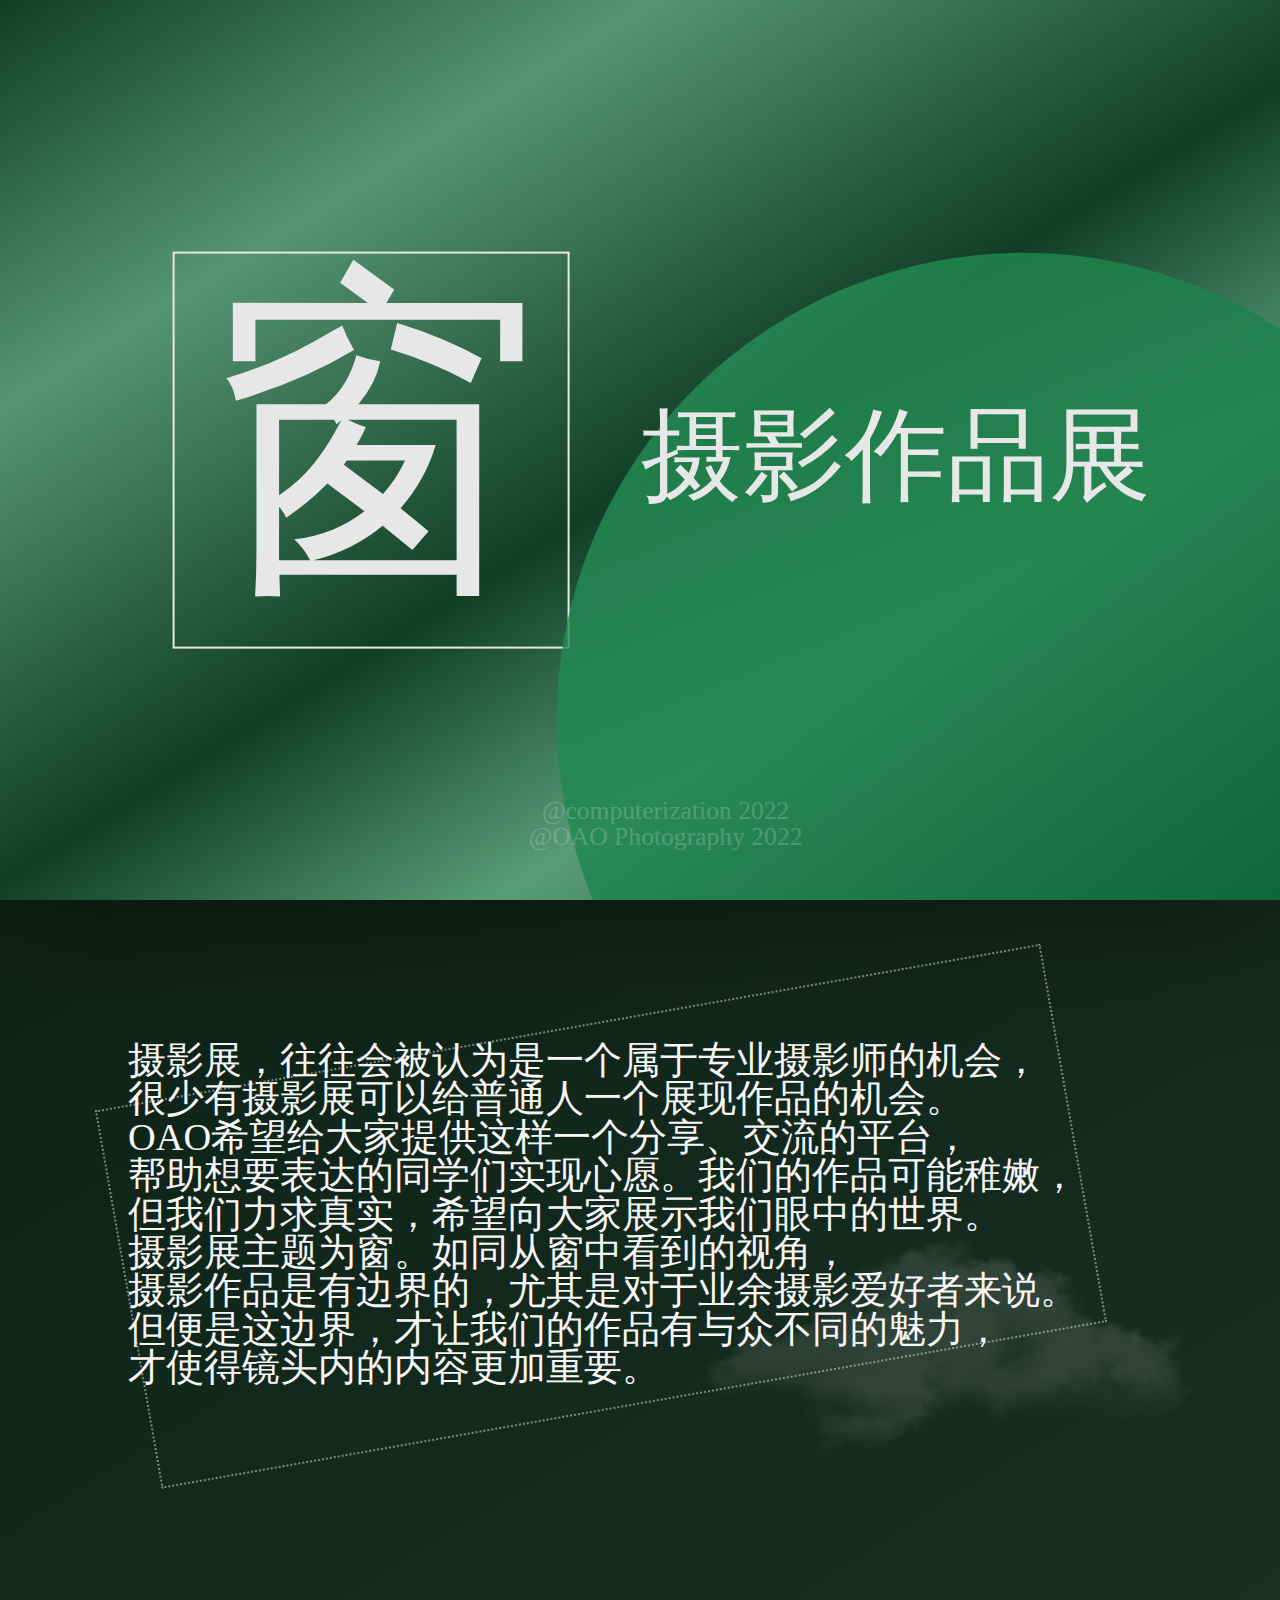
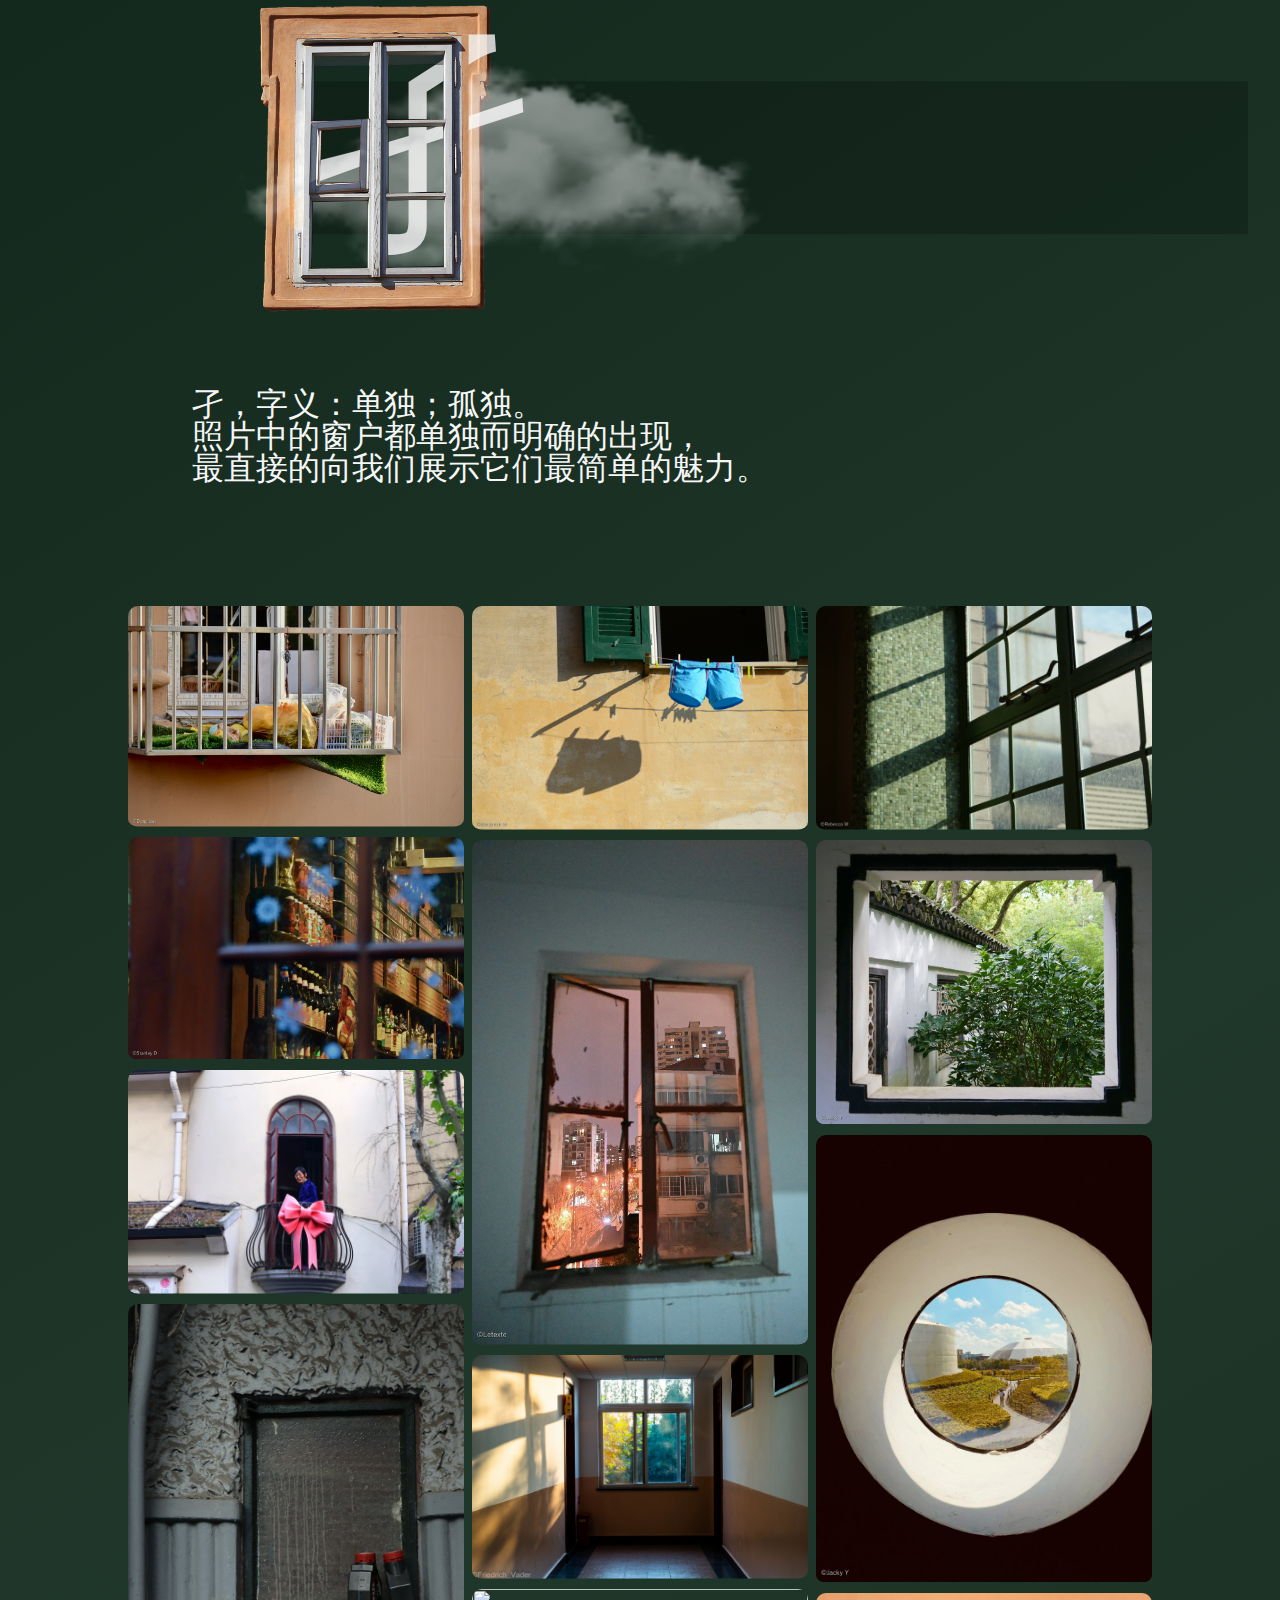
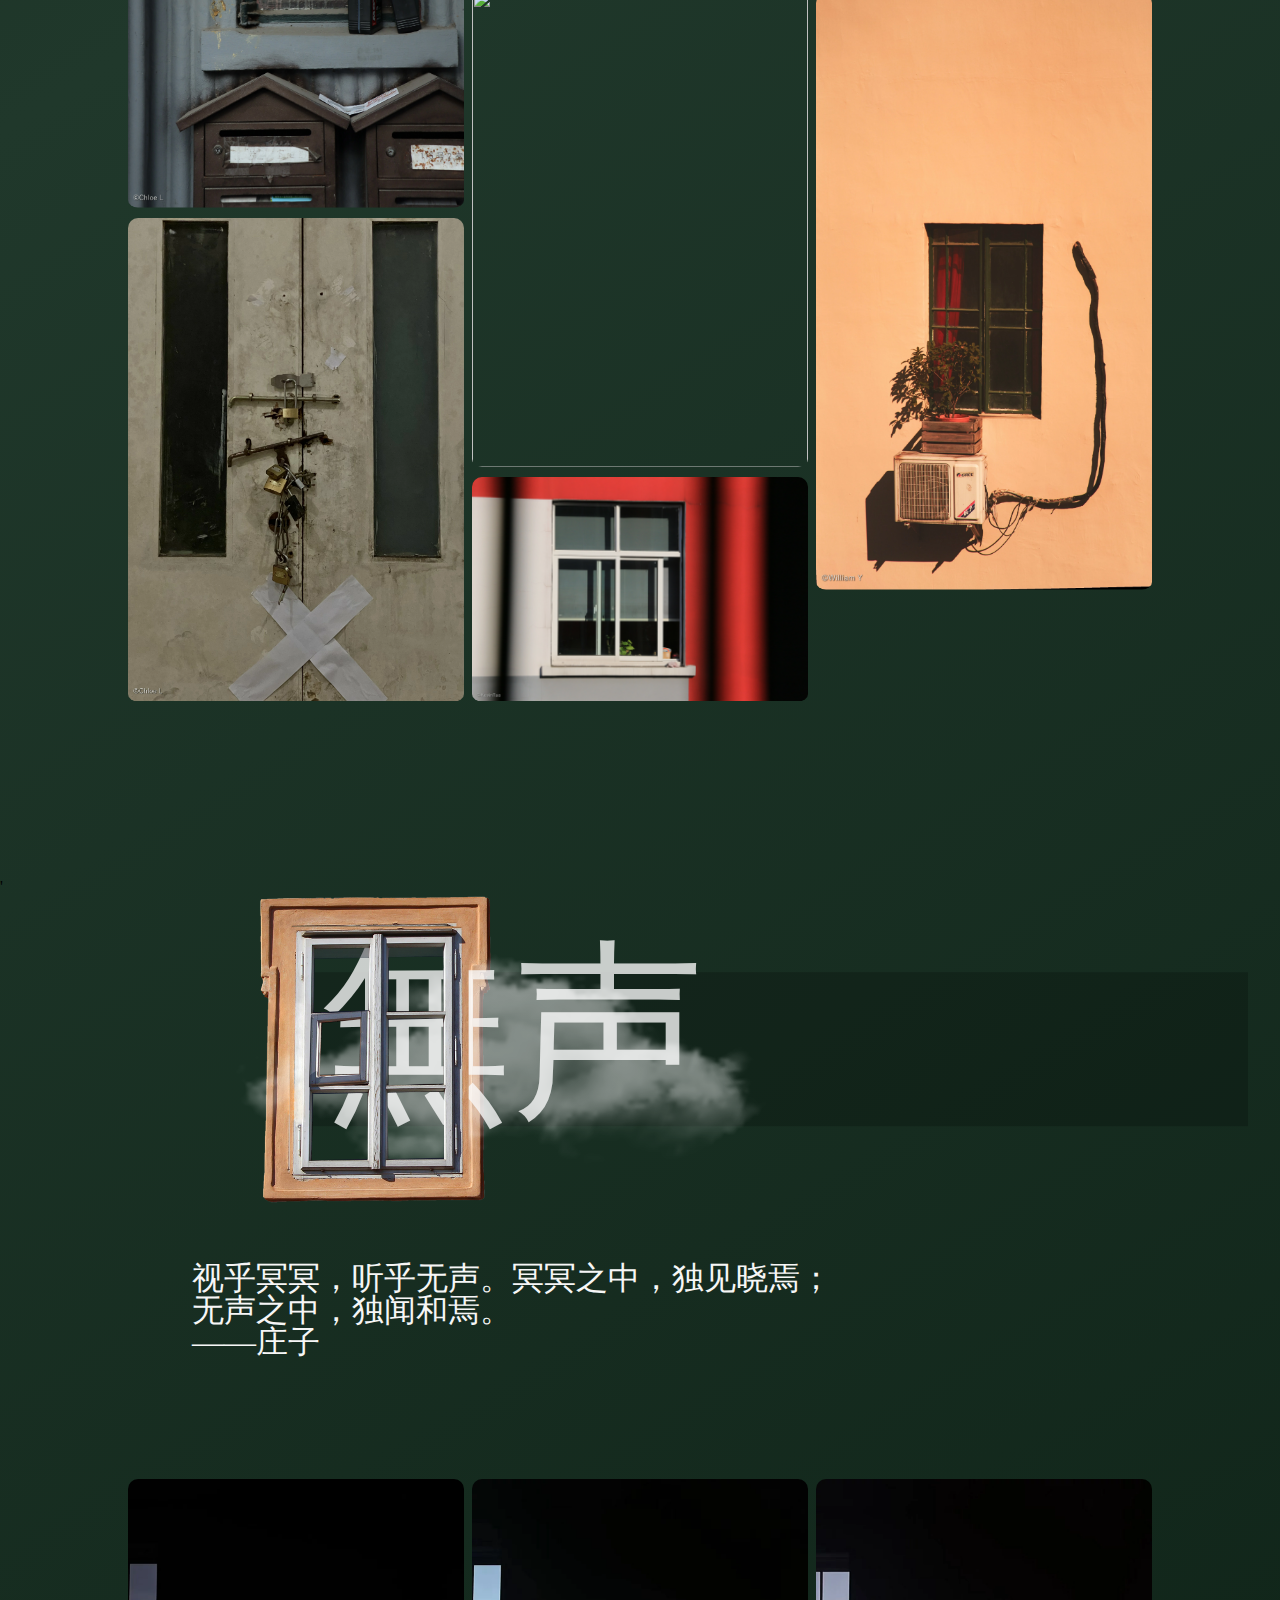
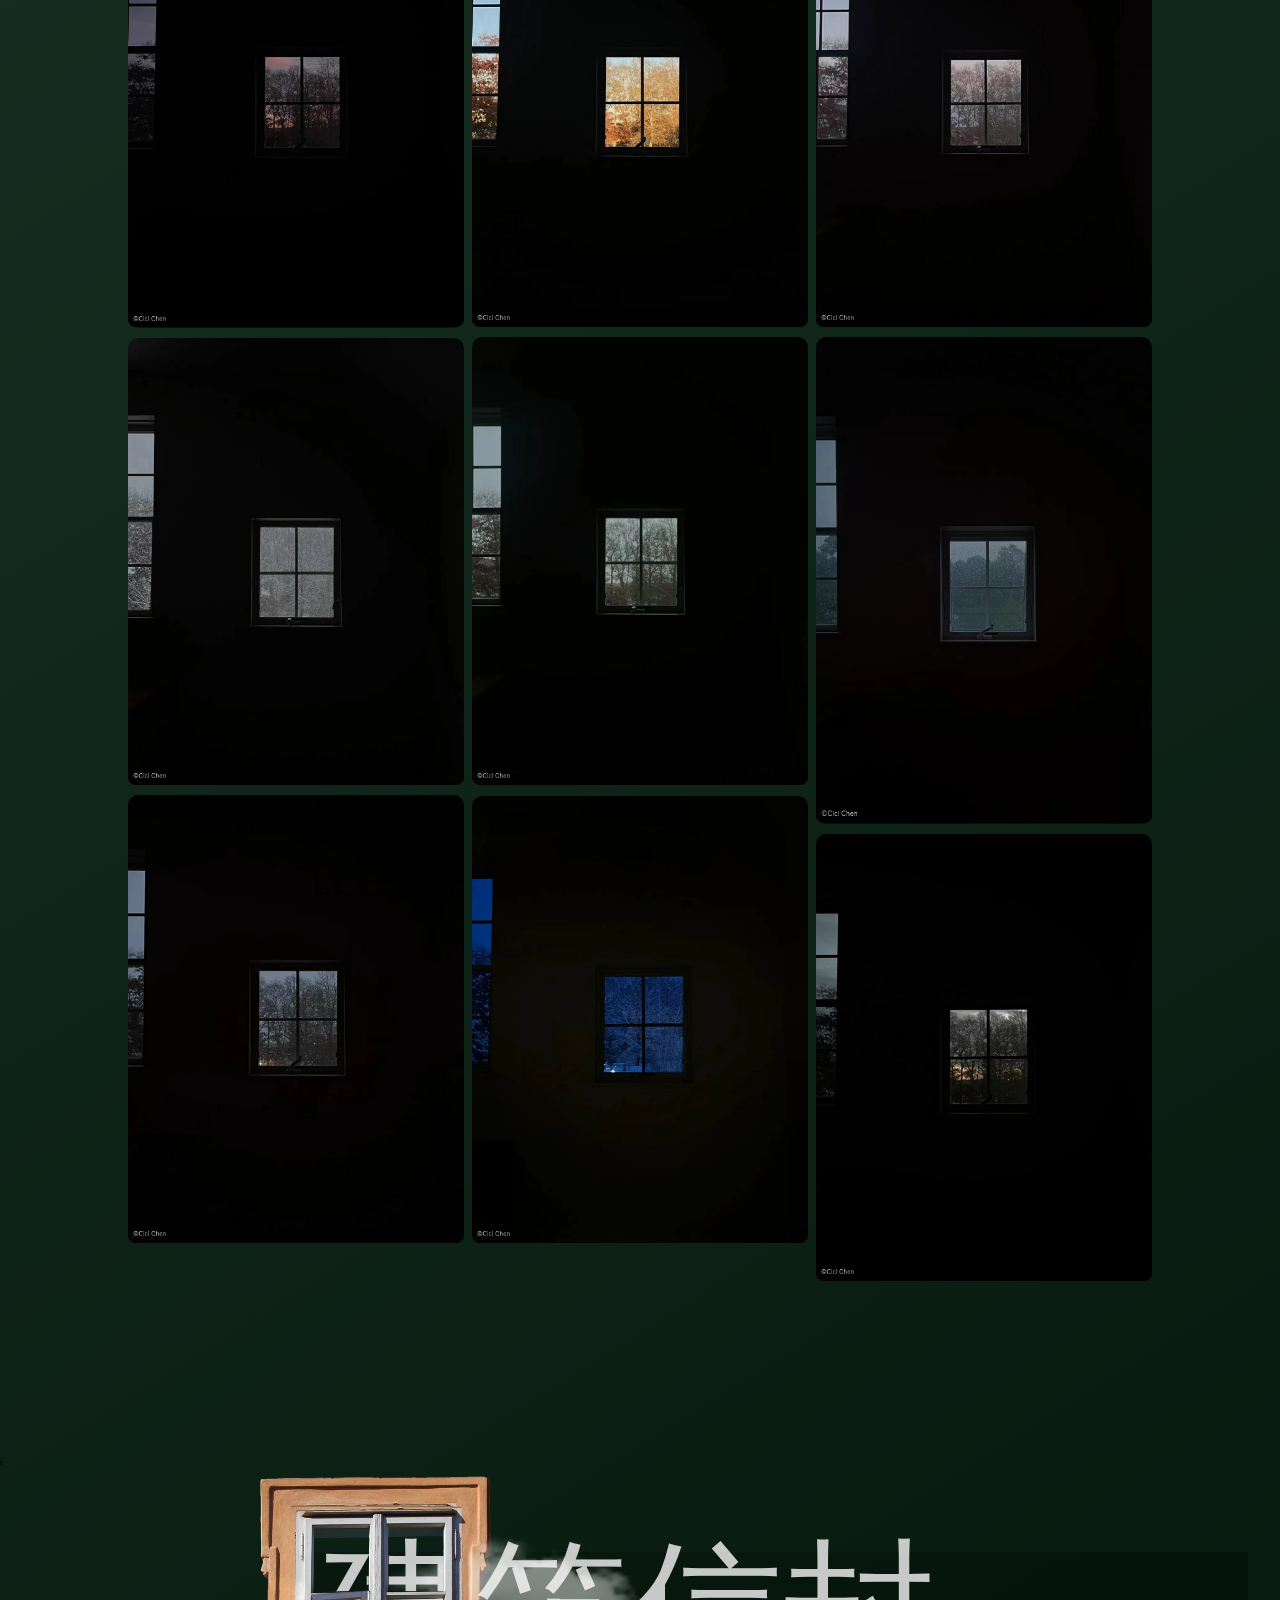
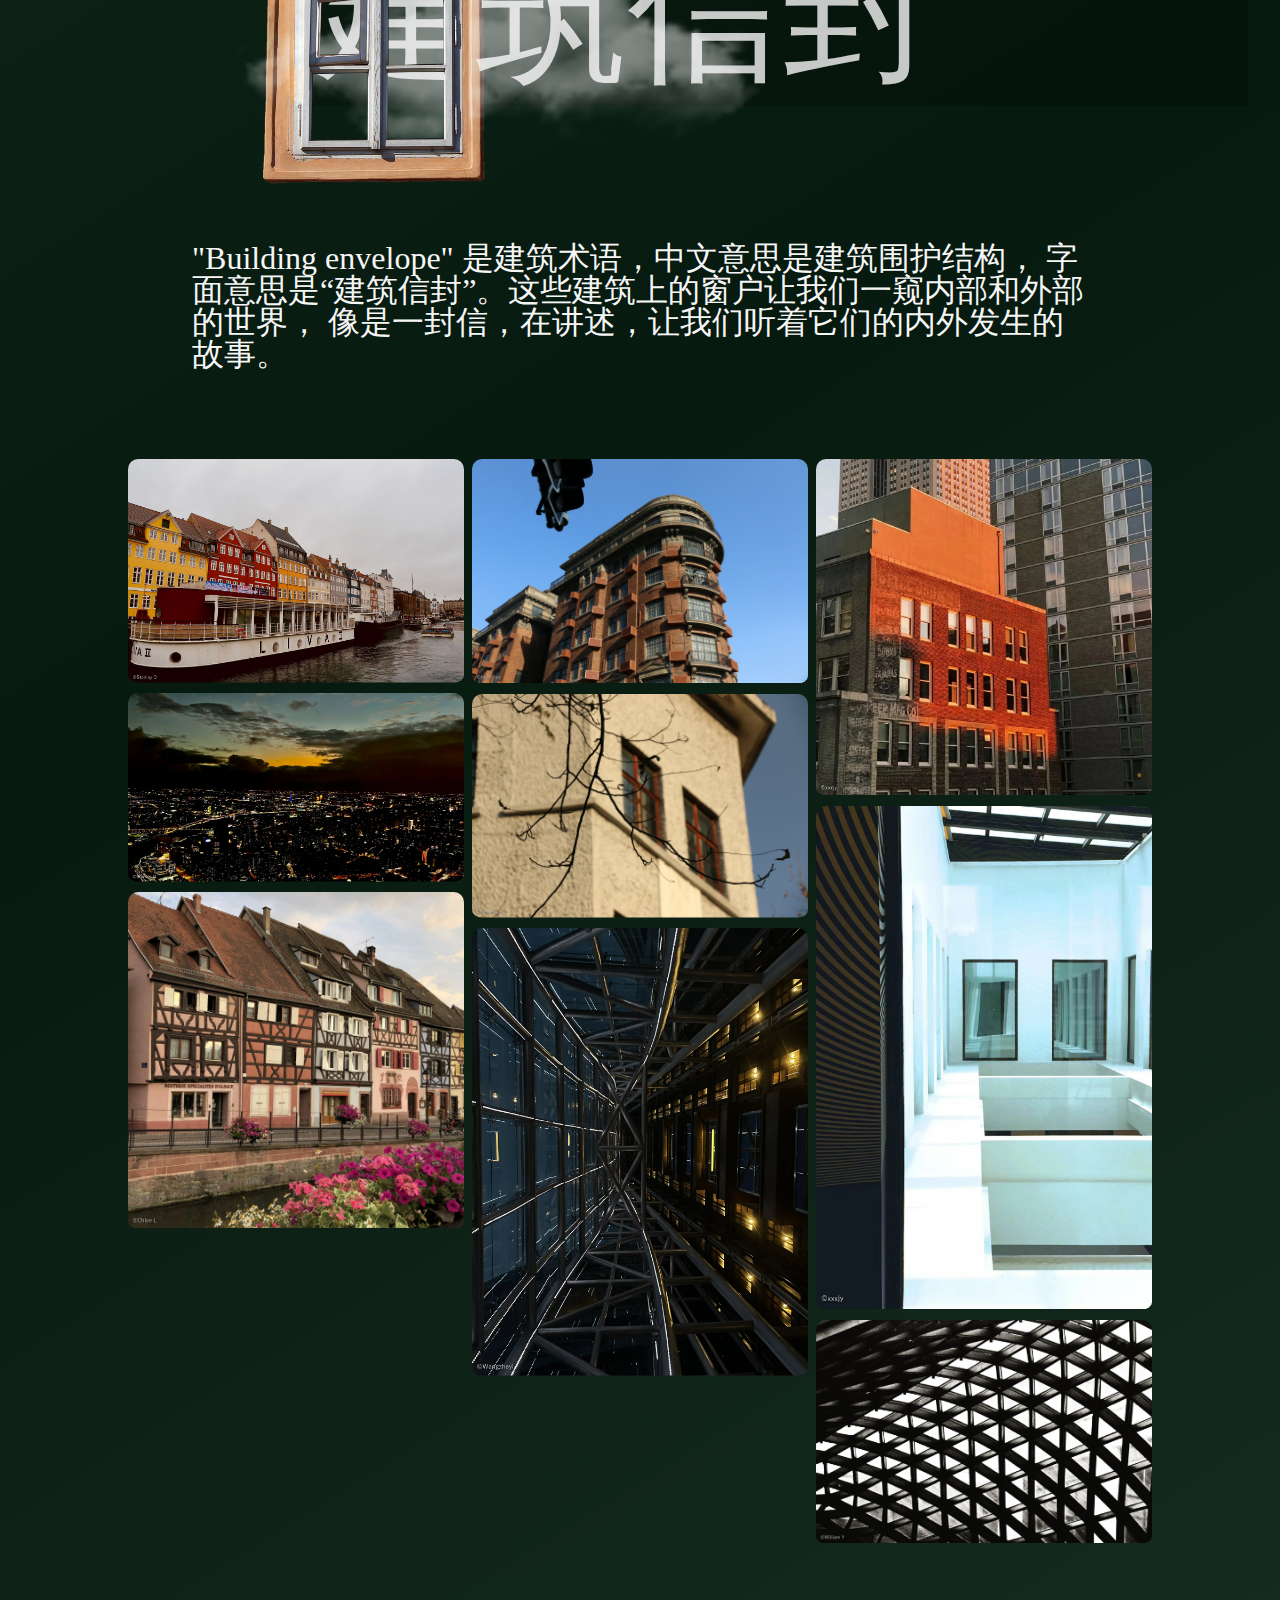
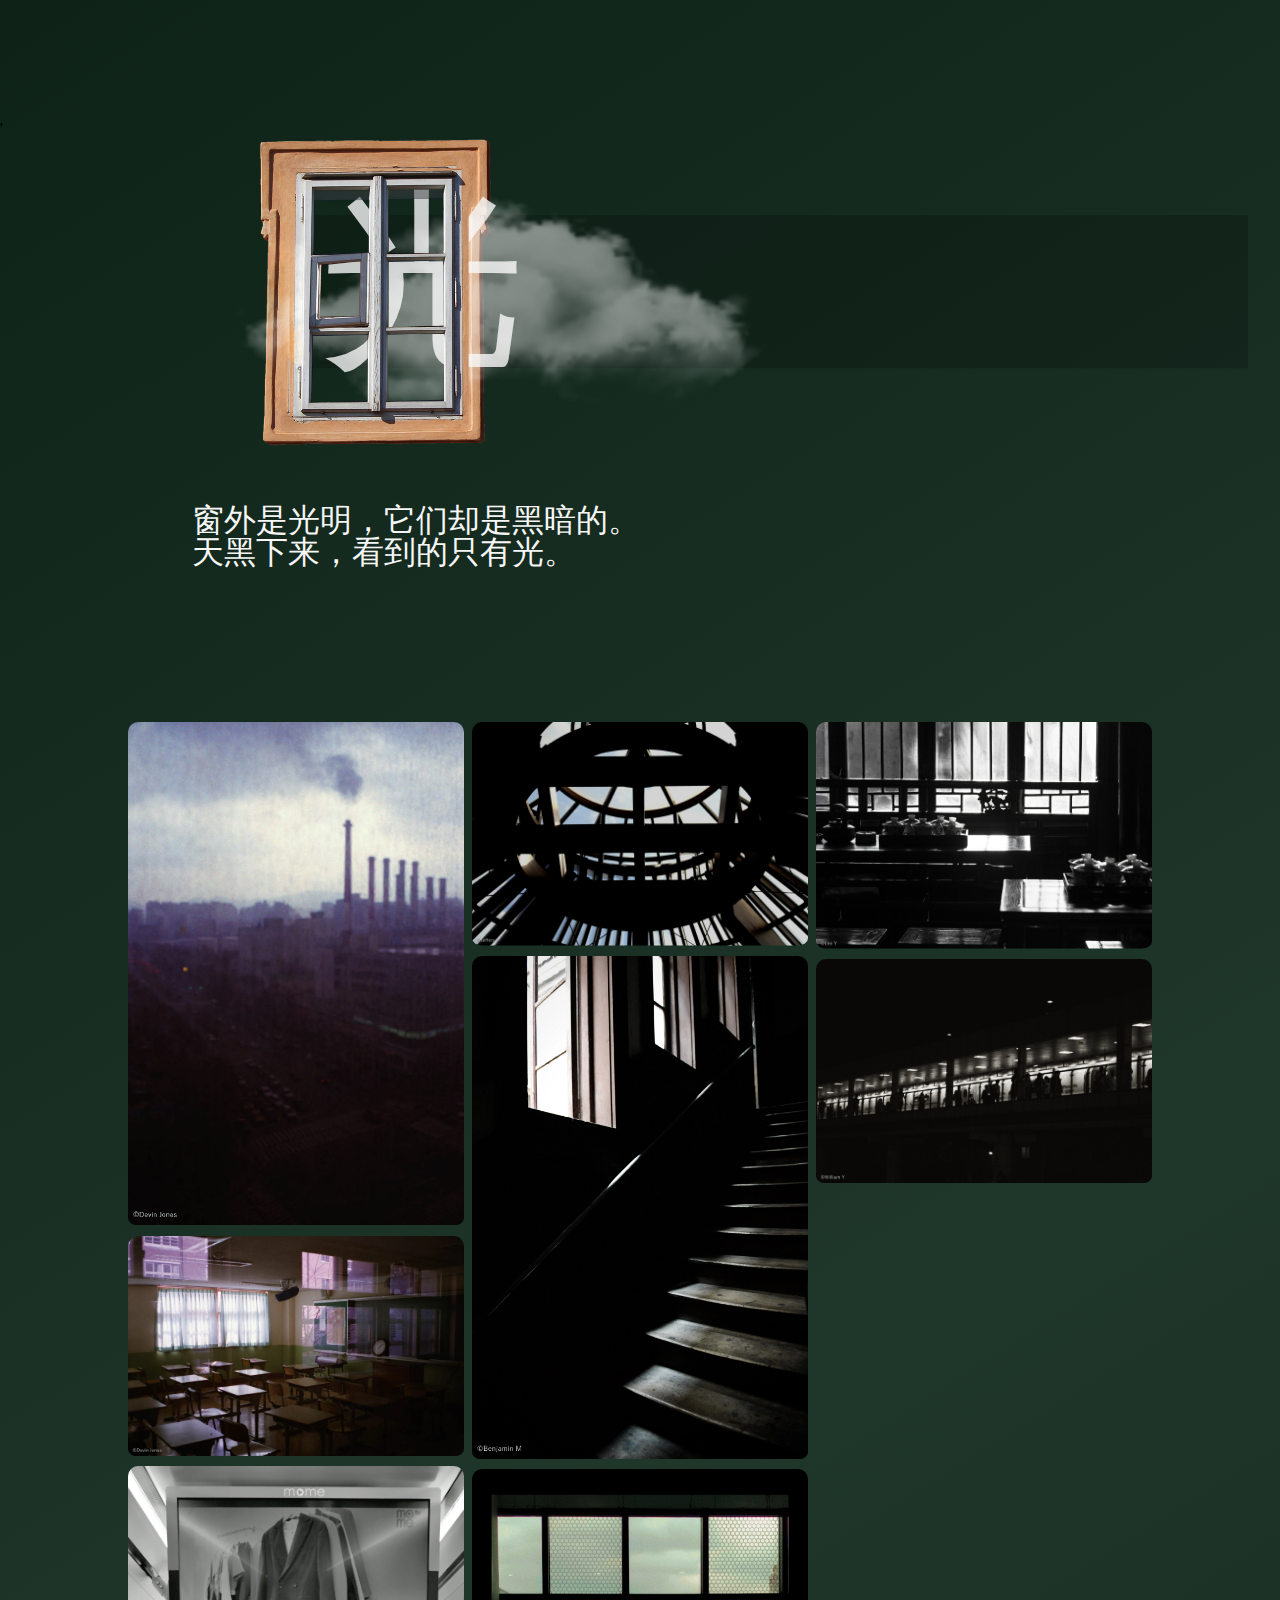
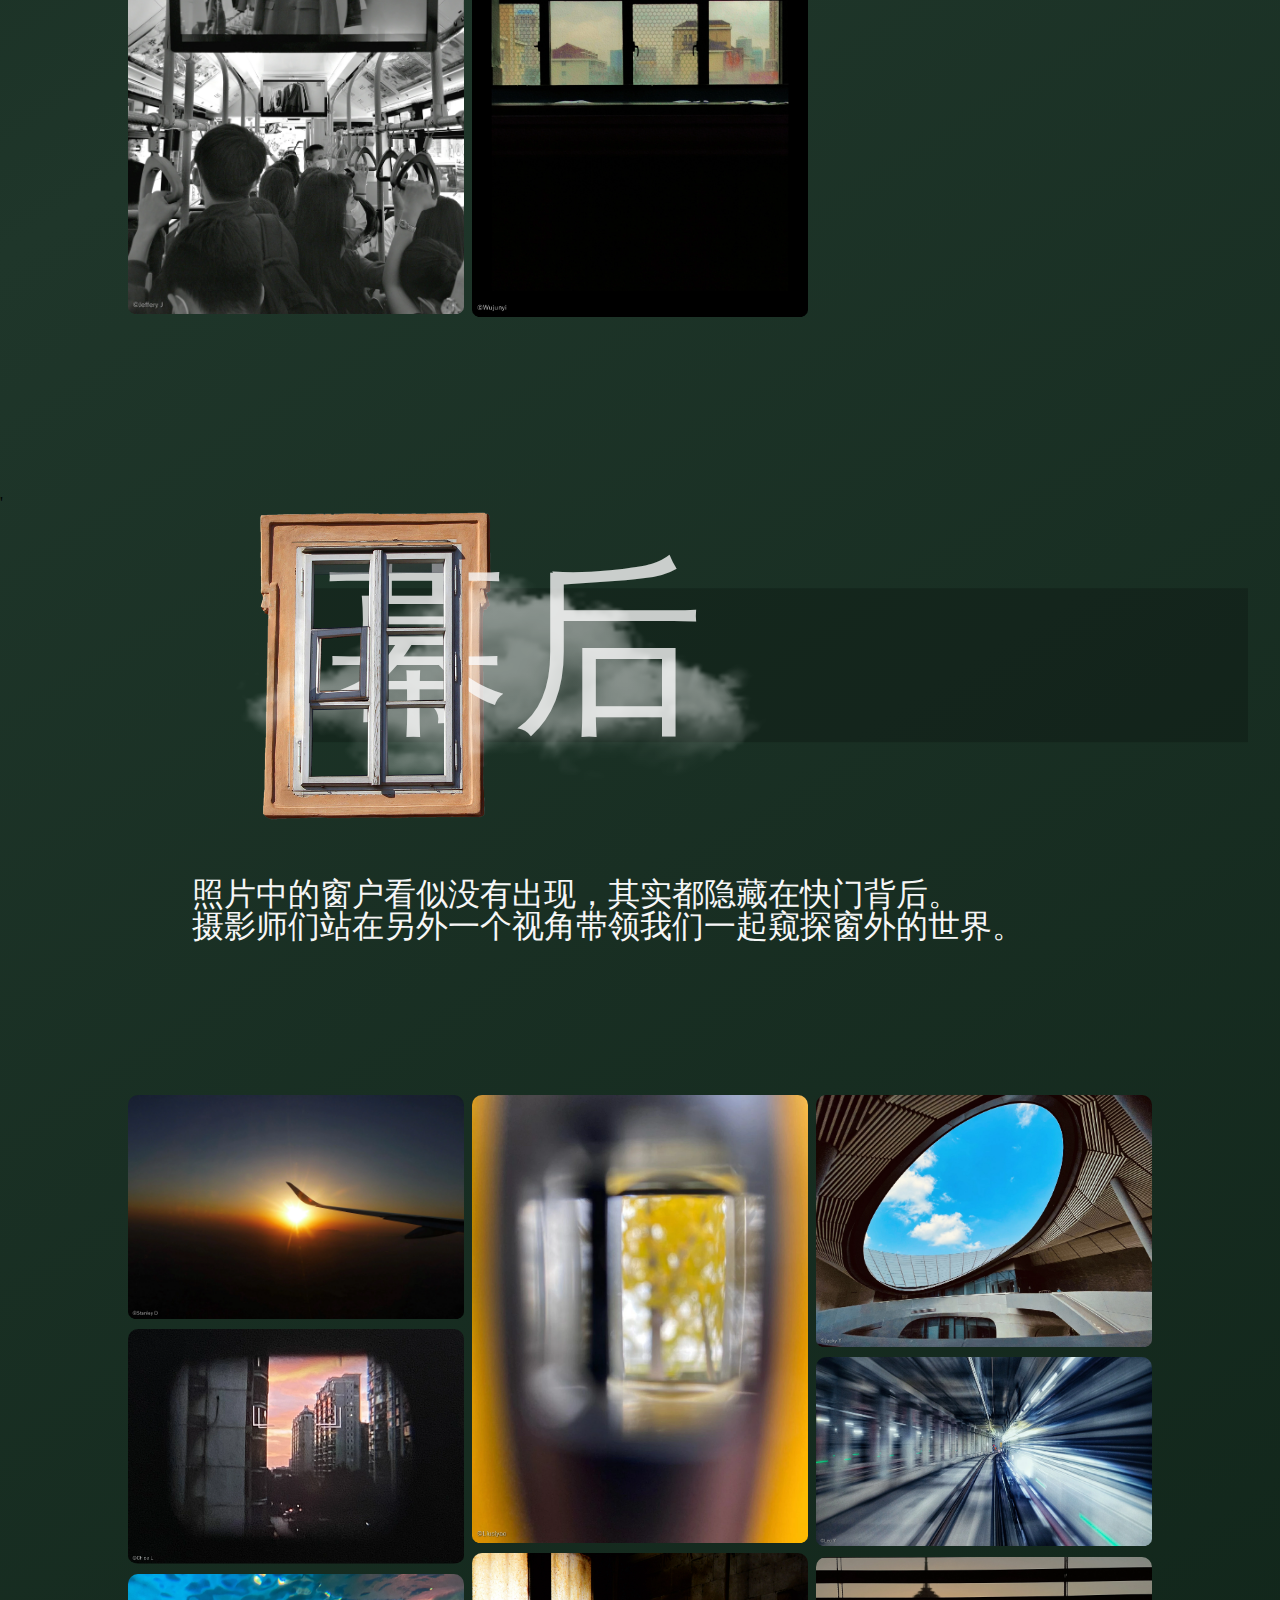
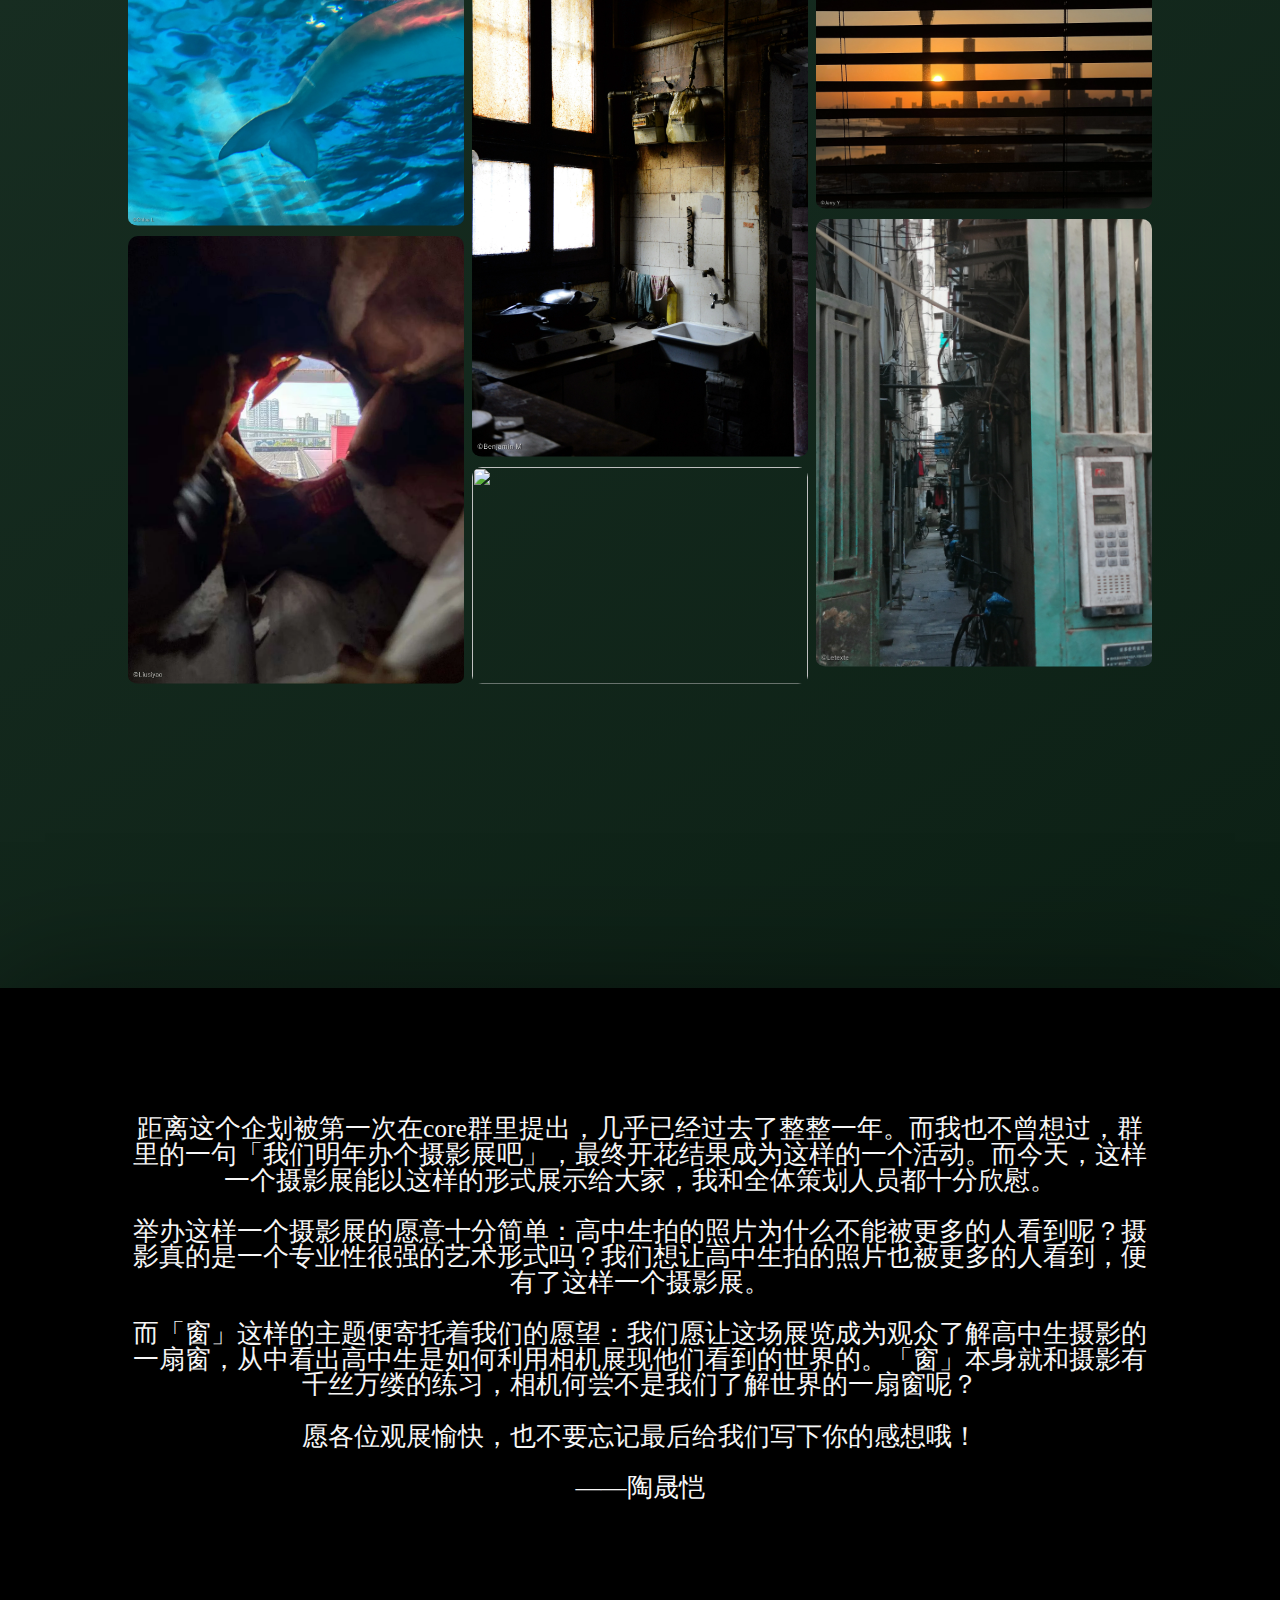
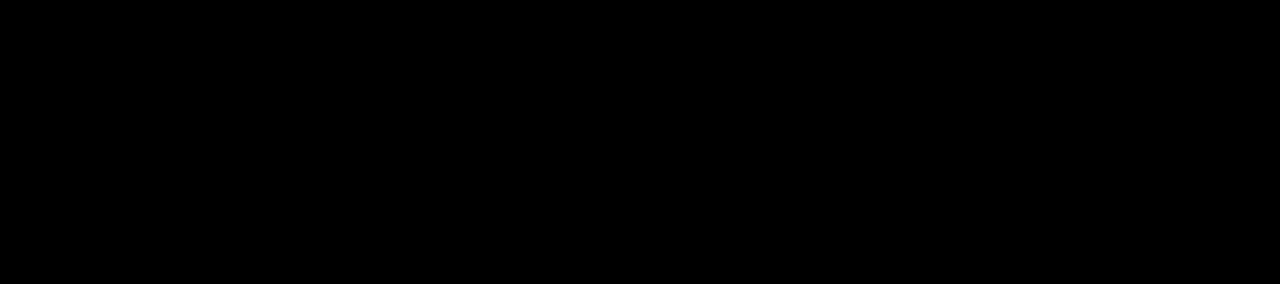
==== commit 2e5b5d66: "optimize imgs" ====
--- a/docs/index.html
+++ b/docs/index.html
@@ -3,8 +3,8 @@
 <head>
     <title> 窗-线上摄影展 OAO·Computerization </title>
     <meta http-equiv="Content-Type" content="text/html; charset=utf-8">
-    <link rel="stylesheet" href="./index.css">
-    <link rel="stylesheet" href="./fonts.css">
+    <link rel="stylesheet" href="css/index.css">
+    <link rel="stylesheet" href="css/fonts.css">
 </head>
 
 <body>
@@ -65,24 +65,24 @@
         </div>
         <div class="sectGallery">
             <div class="gallCol">
-                <img onclick="enlarge();setUrl('src/img/a/1.jpg','a1')" id="a1" class="gallItem" src="src/img/a/1.jpg"/>
-                <img onclick="enlarge();setUrl('src/img/a/2.jpg','a2')" id="a2" class="gallItem" src="src/img/a/2.jpg"/>
-                <img onclick="enlarge();setUrl('src/img/a/3.jpg','a3')" id="a3" class="gallItem" src="src/img/a/3.jpg"/>
-                <img onclick="enlarge();setUrl('src/img/a/4.jpg','a4')" id="a4" class="gallItem" src="src/img/a/4.jpg"/>
-                <img onclick="enlarge();setUrl('src/img/a/5.jpg','a5')" id="a5" class="gallItem" src="src/img/a/5.jpg"/>
-            </div>
-            <div class="gallCol">
-                <img onclick="enlarge();setUrl('src/img/a/6.jpg','a6')" id="a6" class="gallItem" src="src/img/a/6.jpg"/>
-                <img onclick="enlarge();setUrl('src/img/a/7.jpg','a7')" id="a7" class="gallItem" src="src/img/a/7.jpg"/>
-                <img onclick="enlarge();setUrl('src/img/a/8.jpg','a8')" id="a8" class="gallItem" src="src/img/a/8.jpg"/>
-                <img onclick="enlarge();setUrl('src/img/a/9.jpg','a9')" id="a9" class="gallItem" src="src/img/a/9.jpg"/>
-                <img onclick="enlarge();setUrl('src/img/a/10.jpg','a10')" id="a10" class="gallItem" src="src/img/a/10.jpg"/>
-            </div>
-            <div class="gallCol">
-                <img onclick="enlarge();setUrl('src/img/a/11.jpg','a11')" id="a11" class="gallItem" src="src/img/a/11.jpg"/>
-                <img onclick="enlarge();setUrl('src/img/a/12.jpg','a12')" id="a12" class="gallItem" src="src/img/a/12.jpg"/>
-                <img onclick="enlarge();setUrl('src/img/a/13.jpg','a13')" id="a13" class="gallItem" src="src/img/a/13.jpg"/>
-                <img onclick="enlarge();setUrl('src/img/a/14.jpg','a14')" id="a14" class="gallItem" src="src/img/a/14.jpg"/>
+                <img onclick="enlarge();setUrl('src/img/a/1.webp','a1')" id="a1" class="gallItem" src="src/img/a/1.webp"/>
+                <img onclick="enlarge();setUrl('src/img/a/2.webp','a2')" id="a2" class="gallItem" src="src/img/a/2.webp"/>
+                <img onclick="enlarge();setUrl('src/img/a/3.webp','a3')" id="a3" class="gallItem" src="src/img/a/3.webp"/>
+                <img onclick="enlarge();setUrl('src/img/a/4.webp','a4')" id="a4" class="gallItem" src="src/img/a/4.webp"/>
+                <img onclick="enlarge();setUrl('src/img/a/5.webp','a5')" id="a5" class="gallItem" src="src/img/a/5.webp"/>
+            </div>
+            <div class="gallCol">
+                <img onclick="enlarge();setUrl('src/img/a/6.webp','a6')" id="a6" class="gallItem" src="src/img/a/6.webp"/>
+                <img onclick="enlarge();setUrl('src/img/a/7.webp','a7')" id="a7" class="gallItem" src="src/img/a/7.webp"/>
+                <img onclick="enlarge();setUrl('src/img/a/8.webp','a8')" id="a8" class="gallItem" src="src/img/a/8.webp"/>
+                <img onclick="enlarge();setUrl('src/img/a/9.webp','a9')" id="a9" class="gallItem" src="src/img/a/9.webp"/>
+                <img onclick="enlarge();setUrl('src/img/a/10.webp','a10')" id="a10" class="gallItem" src="src/img/a/10.webp"/>
+            </div>
+            <div class="gallCol">
+                <img onclick="enlarge();setUrl('src/img/a/11.webp','a11')" id="a11" class="gallItem" src="src/img/a/11.webp"/>
+                <img onclick="enlarge();setUrl('src/img/a/12.webp','a12')" id="a12" class="gallItem" src="src/img/a/12.webp"/>
+                <img onclick="enlarge();setUrl('src/img/a/13.webp','a13')" id="a13" class="gallItem" src="src/img/a/13.webp"/>
+                <img onclick="enlarge();setUrl('src/img/a/14.webp','a14')" id="a14" class="gallItem" src="src/img/a/14.webp"/>
             </div>
         </div>
     </div>
@@ -106,19 +106,19 @@
         </div>
         <div class="sectGallery">
             <div class="gallCol">
-                <img onclick="enlarge();setUrl('src/img/b/1.jpg','b1')" id="b1" class="gallItem" src="src/img/b/1.jpg"/>
-                <img onclick="enlarge();setUrl('src/img/b/2.jpg','b2')" id="b2" class="gallItem" src="src/img/b/2.jpg"/>
-                <img onclick="enlarge();setUrl('src/img/b/3.jpg','b3')" id="b3" class="gallItem" src="src/img/b/3.jpg"/>
-            </div>
-            <div class="gallCol">
-                <img onclick="enlarge();setUrl('src/img/b/4.jpg','b4')" id="b4" class="gallItem" src="src/img/b/4.jpg"/>
-                <img onclick="enlarge();setUrl('src/img/b/5.jpg','b5')" id="b5" class="gallItem" src="src/img/b/5.jpg"/>
-                <img onclick="enlarge();setUrl('src/img/b/6.jpg','b6')" id="b6" class="gallItem" src="src/img/b/6.jpg"/>
-            </div>
-            <div class="gallCol">
-                <img onclick="enlarge();setUrl('src/img/b/7.jpg','b7')" id="b7" class="gallItem" src="src/img/b/7.jpg"/>
-                <img onclick="enlarge();setUrl('src/img/b/8.jpg','b8')" id="b8" class="gallItem" src="src/img/b/8.jpg"/>
-                <img onclick="enlarge();setUrl('src/img/b/9.jpg','b9')" id="b9" class="gallItem" src="src/img/b/9.jpg"/>
+                <img onclick="enlarge();setUrl('src/img/b/1.webp','b1')" id="b1" class="gallItem" src="src/img/b/1.webp"/>
+                <img onclick="enlarge();setUrl('src/img/b/2.webp','b2')" id="b2" class="gallItem" src="src/img/b/2.webp"/>
+                <img onclick="enlarge();setUrl('src/img/b/3.webp','b3')" id="b3" class="gallItem" src="src/img/b/3.webp"/>
+            </div>
+            <div class="gallCol">
+                <img onclick="enlarge();setUrl('src/img/b/4.webp','b4')" id="b4" class="gallItem" src="src/img/b/4.webp"/>
+                <img onclick="enlarge();setUrl('src/img/b/5.webp','b5')" id="b5" class="gallItem" src="src/img/b/5.webp"/>
+                <img onclick="enlarge();setUrl('src/img/b/6.webp','b6')" id="b6" class="gallItem" src="src/img/b/6.webp"/>
+            </div>
+            <div class="gallCol">
+                <img onclick="enlarge();setUrl('src/img/b/7.webp','b7')" id="b7" class="gallItem" src="src/img/b/7.webp"/>
+                <img onclick="enlarge();setUrl('src/img/b/8.webp','b8')" id="b8" class="gallItem" src="src/img/b/8.webp"/>
+                <img onclick="enlarge();setUrl('src/img/b/9.webp','b9')" id="b9" class="gallItem" src="src/img/b/9.webp"/>
             </div>
         </div>
     </div>
@@ -142,19 +142,19 @@
         </div>
         <div class="sectGallery">
             <div class="gallCol">
-                <img onclick="enlarge();setUrl('src/img/c/1.jpg','c1')" id="c1" class="gallItem" src="src/img/c/1.jpg"/>
-                <img onclick="enlarge();setUrl('src/img/c/2.jpg','c2')" id="c2" class="gallItem" src="src/img/c/2.jpg"/>
-                <img onclick="enlarge();setUrl('src/img/c/3.jpg','c3')" id="c3" class="gallItem" src="src/img/c/3.jpg"/>
-            </div>
-            <div class="gallCol">
-                <img onclick="enlarge();setUrl('src/img/c/4.jpg','c1')" id="c4" class="gallItem" src="src/img/c/4.jpg"/>
-                <img onclick="enlarge();setUrl('src/img/c/5.jpg','c2')" id="c5" class="gallItem" src="src/img/c/5.jpg"/>
-                <img onclick="enlarge();setUrl('src/img/c/6.jpg','c3')" id="c6" class="gallItem" src="src/img/c/6.jpg"/>
-            </div>
-            <div class="gallCol">
-                <img onclick="enlarge();setUrl('src/img/c/7.jpg','c7')" id="c7" class="gallItem" src="src/img/c/7.jpg"/>
-                <img onclick="enlarge();setUrl('src/img/c/8.jpg','c8')" id="c8" class="gallItem" src="src/img/c/8.jpg"/>
-                <img onclick="enlarge();setUrl('src/img/c/9.jpg','c9')" id="c9" class="gallItem" src="src/img/c/9.jpg"/>
+                <img onclick="enlarge();setUrl('src/img/c/1.webp','c1')" id="c1" class="gallItem" src="src/img/c/1.webp"/>
+                <img onclick="enlarge();setUrl('src/img/c/2.webp','c2')" id="c2" class="gallItem" src="src/img/c/2.webp"/>
+                <img onclick="enlarge();setUrl('src/img/c/3.webp','c3')" id="c3" class="gallItem" src="src/img/c/3.webp"/>
+            </div>
+            <div class="gallCol">
+                <img onclick="enlarge();setUrl('src/img/c/4.webp','c1')" id="c4" class="gallItem" src="src/img/c/4.webp"/>
+                <img onclick="enlarge();setUrl('src/img/c/5.webp','c2')" id="c5" class="gallItem" src="src/img/c/5.webp"/>
+                <img onclick="enlarge();setUrl('src/img/c/6.webp','c3')" id="c6" class="gallItem" src="src/img/c/6.webp"/>
+            </div>
+            <div class="gallCol">
+                <img onclick="enlarge();setUrl('src/img/c/7.webp','c7')" id="c7" class="gallItem" src="src/img/c/7.webp"/>
+                <img onclick="enlarge();setUrl('src/img/c/8.webp','c8')" id="c8" class="gallItem" src="src/img/c/8.webp"/>
+                <img onclick="enlarge();setUrl('src/img/c/9.webp','c9')" id="c9" class="gallItem" src="src/img/c/9.webp"/>
             </div>
         </div>
     </div>
@@ -177,18 +177,18 @@
         </div>
         <div class="sectGallery">
             <div class="gallCol">
-                <img onclick="enlarge();setUrl('src/img/d/1.jpg','d1')" id="d1" class="gallItem" src="src/img/d/1.jpg"/>
-                <img onclick="enlarge();setUrl('src/img/d/2.jpg','d2')" id="d2" class="gallItem" src="src/img/d/2.jpg"/>
-                <img onclick="enlarge();setUrl('src/img/d/3.jpg','d3')" id="d3" class="gallItem" src="src/img/d/3.jpg"/>
-            </div>
-            <div class="gallCol">
-                <img onclick="enlarge();setUrl('src/img/d/4.jpg','d4')" id="d4" class="gallItem" src="src/img/d/4.jpg"/>
-                <img onclick="enlarge();setUrl('src/img/d/5.jpg','d5')" id="d5" class="gallItem" src="src/img/d/5.jpg"/>
-                <img onclick="enlarge();setUrl('src/img/d/6.jpg','d6')" id="d6" class="gallItem" src="src/img/d/6.jpg"/>
-            </div>
-            <div class="gallCol">
-                <img onclick="enlarge();setUrl('src/img/d/7.jpg','d7')" id="d7" class="gallItem" src="src/img/d/7.jpg"/>
-                <img onclick="enlarge();setUrl('src/img/d/8.jpg','d8')" id="d8" class="gallItem" src="src/img/d/8.jpg"/>
+                <img onclick="enlarge();setUrl('src/img/d/1.webp','d1')" id="d1" class="gallItem" src="src/img/d/1.webp"/>
+                <img onclick="enlarge();setUrl('src/img/d/2.webp','d2')" id="d2" class="gallItem" src="src/img/d/2.webp"/>
+                <img onclick="enlarge();setUrl('src/img/d/3.webp','d3')" id="d3" class="gallItem" src="src/img/d/3.webp"/>
+            </div>
+            <div class="gallCol">
+                <img onclick="enlarge();setUrl('src/img/d/4.webp','d4')" id="d4" class="gallItem" src="src/img/d/4.webp"/>
+                <img onclick="enlarge();setUrl('src/img/d/5.webp','d5')" id="d5" class="gallItem" src="src/img/d/5.webp"/>
+                <img onclick="enlarge();setUrl('src/img/d/6.webp','d6')" id="d6" class="gallItem" src="src/img/d/6.webp"/>
+            </div>
+            <div class="gallCol">
+                <img onclick="enlarge();setUrl('src/img/d/7.webp','d7')" id="d7" class="gallItem" src="src/img/d/7.webp"/>
+                <img onclick="enlarge();setUrl('src/img/d/8.webp','d8')" id="d8" class="gallItem" src="src/img/d/8.webp"/>
             </div>
         </div>
     </div>
@@ -211,21 +211,21 @@
         </div>
         <div class="sectGallery">
             <div class="gallCol">
-                <img onclick="enlarge();setUrl('src/img/e/1.jpg','e1')" id="e1" class="gallItem" src="src/img/e/1.jpg"/>
-                <img onclick="enlarge();setUrl('src/img/e/2.jpg','e2')" id="e2" class="gallItem" src="src/img/e/2.jpg"/>
-                <img onclick="enlarge();setUrl('src/img/e/3.jpg','e3')" id="e3" class="gallItem" src="src/img/e/3.jpg"/>
-                <img onclick="enlarge();setUrl('src/img/e/4.jpeg','e4')" id="e4" class="gallItem" src="src/img/e/4.jpeg"/>
-            </div>
-            <div class="gallCol">
-                <img onclick="enlarge();setUrl('src/img/e/5.jpeg','e5')" id="e5" class="gallItem" src="src/img/e/5.jpeg"/>
-                <img onclick="enlarge();setUrl('src/img/e/6.jpg','e6')" id="e6" class="gallItem" src="src/img/e/6.jpg"/>
-                <img onclick="enlarge();setUrl('src/img/e/8.jpg','e8')" id="e8" class="gallItem" src="src/img/e/8.jpg"/>
-            </div>
-            <div class="gallCol">
-                <img onclick="enlarge();setUrl('src/img/e/9.jpg','e9')" id="e9" class="gallItem" src="src/img/e/9.jpg"/>
-                <img onclick="enlarge();setUrl('src/img/e/10.jpg','e10')" id="e10" class="gallItem" src="src/img/e/10.jpg"/>
-                <img onclick="enlarge();setUrl('src/img/e/11.jpg','e11')" id="e11" class="gallItem" src="src/img/e/11.jpg"/>
-                <img onclick="enlarge();setUrl('src/img/e/7.jpg','e7')" id="e7" class="gallItem" src="src/img/e/7.jpg"/>
+                <img onclick="enlarge();setUrl('src/img/e/1.webp','e1')" id="e1" class="gallItem" src="src/img/e/1.webp"/>
+                <img onclick="enlarge();setUrl('src/img/e/2.webp','e2')" id="e2" class="gallItem" src="src/img/e/2.webp"/>
+                <img onclick="enlarge();setUrl('src/img/e/3.webp','e3')" id="e3" class="gallItem" src="src/img/e/3.webp"/>
+                <img onclick="enlarge();setUrl('src/img/e/4.webp','e4')" id="e4" class="gallItem" src="src/img/e/4.webp"/>
+            </div>
+            <div class="gallCol">
+                <img onclick="enlarge();setUrl('src/img/e/5.webp','e5')" id="e5" class="gallItem" src="src/img/e/5.webp"/>
+                <img onclick="enlarge();setUrl('src/img/e/6.webp','e6')" id="e6" class="gallItem" src="src/img/e/6.webp"/>
+                <img onclick="enlarge();setUrl('src/img/e/8.webp','e8')" id="e8" class="gallItem" src="src/img/e/8.webp"/>
+            </div>
+            <div class="gallCol">
+                <img onclick="enlarge();setUrl('src/img/e/9.webp','e9')" id="e9" class="gallItem" src="src/img/e/9.webp"/>
+                <img onclick="enlarge();setUrl('src/img/e/10.webp','e10')" id="e10" class="gallItem" src="src/img/e/10.webp"/>
+                <img onclick="enlarge();setUrl('src/img/e/11.webp','e11')" id="e11" class="gallItem" src="src/img/e/11.webp"/>
+                <img onclick="enlarge();setUrl('src/img/e/7.webp','e7')" id="e7" class="gallItem" src="src/img/e/7.webp"/>
             </div>
         </div>
     </div>
--- a/docs/css/index.css
+++ b/docs/css/index.css
@@ -0,0 +1,385 @@
+* {
+    margin: 0;
+    padding: 0;
+    box-sizing: border-box;
+}
+
+@keyframes sqrIn{
+    0%      {transform: rotate(-50deg) translate(-50%, -50%); opacity: 0%;}
+    100%    {transform: rotate(0deg) translate(-50%, -50%); opacity: 100%;}
+}
+@keyframes titleIn{
+    0%      {transform: translate(-50%, -30%); opacity: 0%;}
+    100%    {transform: translate(-50%, -50%); opacity: 100%;}
+}
+
+body {
+    content-visibility: visible;
+    background-image: linear-gradient(148deg, 
+    #071a0f 0%, 
+    #20382b 24%, 
+    #071a0f 52%, 
+    #1f362a 71%, 
+    #071a0f 100%);
+}
+
+
+
+/* cover */
+
+.cover {
+    width: 100vw;
+    height: 100vh;
+    background-image: linear-gradient(148deg, 
+        #103e25 0%, 
+        #559573 24%, 
+        #103e25 52%, 
+        #579c77 71%, 
+        #103e25 100%);
+    box-shadow: 0vw 0vw 10vw 0vw 
+        rgba(0, 0, 0, 0.48);
+    overflow: hidden;
+    position: relative;
+}
+
+.cover .heading {
+    width: 29vw;
+    height: 29vw;
+    font-family: STZhongsong;
+    font-size: 27vw;
+    font-weight: normal;
+    font-stretch: normal;
+    line-height: 27vw;
+    letter-spacing: 2vw;
+    color: #e7e7e7;
+    position: absolute;
+    transform: translate(-50%, -50%);
+    top: 50%;
+    left: 30%;
+    text-align: center;
+    transition: all 1s ease;
+    z-index: 3;
+    animation: titleIn 0.5s ease;
+}
+.cover .heading:hover {
+    transform: translate(-50%, -52%);
+}
+
+.cover .sqr {
+	width: 31vw;
+	height: 31vw;
+	border: solid 2px #e7e7e7;
+    position: absolute;
+    transform: translate(-50%, -50%);
+    top: 50%;
+    left: 29%;
+    animation: sqrIn 0.5s ease-out;
+}
+
+
+.cover .subheading {
+    width: 40vw;
+    height: 7vw;
+    font-family: STZhongsong;
+    font-size: 8vw;
+    font-weight: normal;
+    font-stretch: normal;
+    line-height: 8vw;
+    letter-spacing: 0px;
+    color: #e7e7e7;
+    position: absolute;
+    transform: translate(-50%, -50%);
+    top: 50%;
+    left: 70%;
+    text-align: center;
+    transition: all 1s ease;
+    z-index: 3;
+    animation: titleIn 0.5s ease;
+}
+.cover .subheading:hover {
+    transform: translate(-50%, -52%);
+}
+
+.cover .byline {
+	width: 32vw;
+	height: 3vw;
+	font-family: STFangsong;
+	font-size: 2vw;
+	font-weight: normal;
+	font-stretch: normal;
+	line-height: 2vw;
+	letter-spacing: 0vw;
+	color: #f6f6f6;
+	opacity: 0.2;
+    position: absolute;
+    text-align: center;
+    transform: translate(-100%, -100%);
+}
+
+.cover .byOAO {
+    bottom: 0vw;
+    right: 0px;
+}
+
+.cover .byC {
+    bottom: 2vw;
+    right: 0px;
+}
+
+.cover .circ {
+	width: 73vw;
+	height: 73vw;
+    border-radius: 50%;
+	background-image: linear-gradient(135deg, 
+		#2a965c 0%, 
+		#036430 100%);
+    position: absolute;
+    transform: translate(-50%, -50%);
+    top: 80%;
+    left: 80%;
+    overflow: hidden;
+    opacity: 80%;
+}
+
+
+
+/* intro */
+
+.intro {
+    width: 100vw;
+    height: 50vw;
+    position: block;
+}
+
+.intro .introBg {
+	width: 75vw;
+	height: 30vw;
+	border: dotted 2px #e7e7e7;
+	opacity: 0.5;
+    transform: rotate(-10deg) translate(-50%, -50%);
+    position: relative;
+    top: -20% ;
+    left: 49%;
+}
+
+.intro .introText {
+	width: 80vw;
+	height: 28vw;
+	font-family: FangSong;
+	font-size: 3vw;
+	font-weight: normal;
+	font-stretch: normal;
+	line-height: 3vw;
+	letter-spacing: 0vw;
+	color: #f6f6f6;
+    position: relative;
+    transform: translate(-50%, -50%);
+    top: 50%;
+    left: 50%;
+}
+
+.intro .introCloud {
+    width: 45vw;
+	height: 23vw;
+	opacity: 0.12;
+    position: relative;
+    transform: translate(-50%, -50%);
+    top: -47%;
+    left: 75%;
+}
+
+/* Sections */
+
+.sectCover {
+    width: 100vw;
+    height: 30vw;
+    margin-top: 5vw;
+}
+
+.sectCover .sectHeading {
+	width: 70vw;
+	height: 17vw;
+	font-family: STZhongsong;
+	font-size: 19vw;
+	font-weight: normal;
+	font-stretch: normal;
+	line-height: 2vw;
+	letter-spacing: 1vw;
+	color: #f6f6f6;
+	opacity: 0.8;
+    position: relative;
+    transform: translate(0, -50%);
+    top: -60%;
+    left: 23%;
+}
+
+.sectCover .sectBg {
+    width: 75vw;
+	height: 12vw;
+	background-color: #000000;
+	opacity: 0.2;
+    position: relative;
+    transform: translate(-50%, -50%);
+    top: 40%;
+    left: 60%;
+}
+
+.sectCover .sectCloud {
+	width: 47vw;
+	height: 23vw;
+	opacity: 0.5;
+    position: relative;
+    transform: translate(-50%, -50%);
+    top: 0%;
+    left: 40%;
+    transition: all 1s ease;
+    z-index: 2;
+}
+.sectCover .sectCloud:hover {
+    transform: translate(-45%, -55%);
+}
+
+.sectCover .windowFrame {
+	width: 18vw;
+	height: 24vw;
+    position: relative;
+    transform: translate(-50%, -50%);
+    top: 0%;
+    left: -18%;
+}
+.sectCover .windowGlass {
+	width: 14vw;
+	height: 20vw;
+    position: relative;
+    transform: translate(50%, -53%);
+    top: -10%;
+    left: -50%;
+    transition: all 1s ease;
+    z-index: 100;
+}
+.sectCover .windowGlass:hover {
+    transform: translate(-50%, -53%);
+}
+
+.sectIntro {
+	width: 100vw;
+	height: 15vw;
+}
+
+.sectIntro .sectIntroTxt {
+	width: 70vw;
+	height: 15vw;
+	font-family: FangSong;
+	font-size: 2.5vw;
+	font-weight: normal;
+	font-stretch: normal;
+    text-align: left;
+	line-height: 2.5vw;
+	letter-spacing: 0vw;
+	color: #f6f6f6;
+    position: relative;
+    left: 15%;
+}
+
+.sectGallery {
+    display: flex;
+    flex-direction: row;
+    justify-content: space-between;
+    align-items: top;
+    margin: 0px 10vw;
+    margin-top: 2vw;
+    padding-bottom: 8vw;
+    width: 80vw;
+}
+
+.gallCol {
+    display: flex;
+    flex-direction: column;
+    width: 32.8%;
+}
+
+.gallItem {
+    content-visibility: visible;
+    width: 100%;
+    padding-bottom: 0.2vw;
+    margin-bottom: 0.6vw;
+    border-radius: 10px;
+    opacity: 100%;
+    transition: 0.5s ease;
+    z-index: 1;
+}
+.gallItem:hover {
+    opacity: 90%;
+    background-color: rgba(4, 17, 8, 0.582);
+    transform: scale(1.15);
+    z-index: 2;
+    cursor:pointer;
+}
+
+/* specials */
+
+@media (max-width: 769px) {
+    .sectGallery {
+        flex-direction: column;
+    }
+    .gallCol {
+        width: 99%;
+    }
+}
+
+.sect2 .sectCover .sectHeading {
+    font-size: 15vw;
+    left: 25%;
+    letter-spacing: 0vw;
+}
+
+.sect3 .sectCover .sectHeading {
+    font-size: 12vw;
+    left: 25%;
+    letter-spacing: 0vw;
+}
+
+.sect4 .sectCover .sectHeading {
+    font-size: 16vw;
+    left: 25%;
+}
+
+.sect5 .sectCover .sectHeading {
+    font-size: 15vw;
+    left: 25%;
+    letter-spacing: 0vw;
+}
+
+/*hovers*/
+
+
+
+
+/*footnote*/
+
+.footnote {
+    width: 100vw;
+    height: 70vw;
+    background-color: #000000;
+    text-align: center;
+	font-family: FangSong;
+	font-size: 2vw;
+	font-weight: normal;
+	font-stretch: normal;
+	line-height: 2vw;
+	letter-spacing: 0vw;
+	color: #f6f6f6;
+    position: relative;
+    padding: 10vw;
+    margin-top: 15vw;
+    box-shadow: 0vw 0vw 10vw 0vw 
+        rgba(0, 0, 0, 0.48);
+}
+
+@media (max-width: 769px) {
+    .footnote {
+        font-size: 3vw;
+        line-height: 3vw;
+        height: 100vw;
+    }
+}
--- a/docs/css/fonts.css
+++ b/docs/css/fonts.css
@@ -0,0 +1,16 @@
+@font-face {
+    font-family: STZhongsong;
+    src: url('src/fonts/STZHONGS.TTF');
+}
+@font-face {
+    font-family: FangSong;
+    src: url('src/fonts/simfang.ttf');
+}
+@font-face {
+    font-family: STFangsong;
+    src: url('src/fonts/STFANGSO.TTF');
+}
+@font-face {
+    font-family: XYGPBT;
+    src: url('src/fonts/XYGPBT.ttf');
+}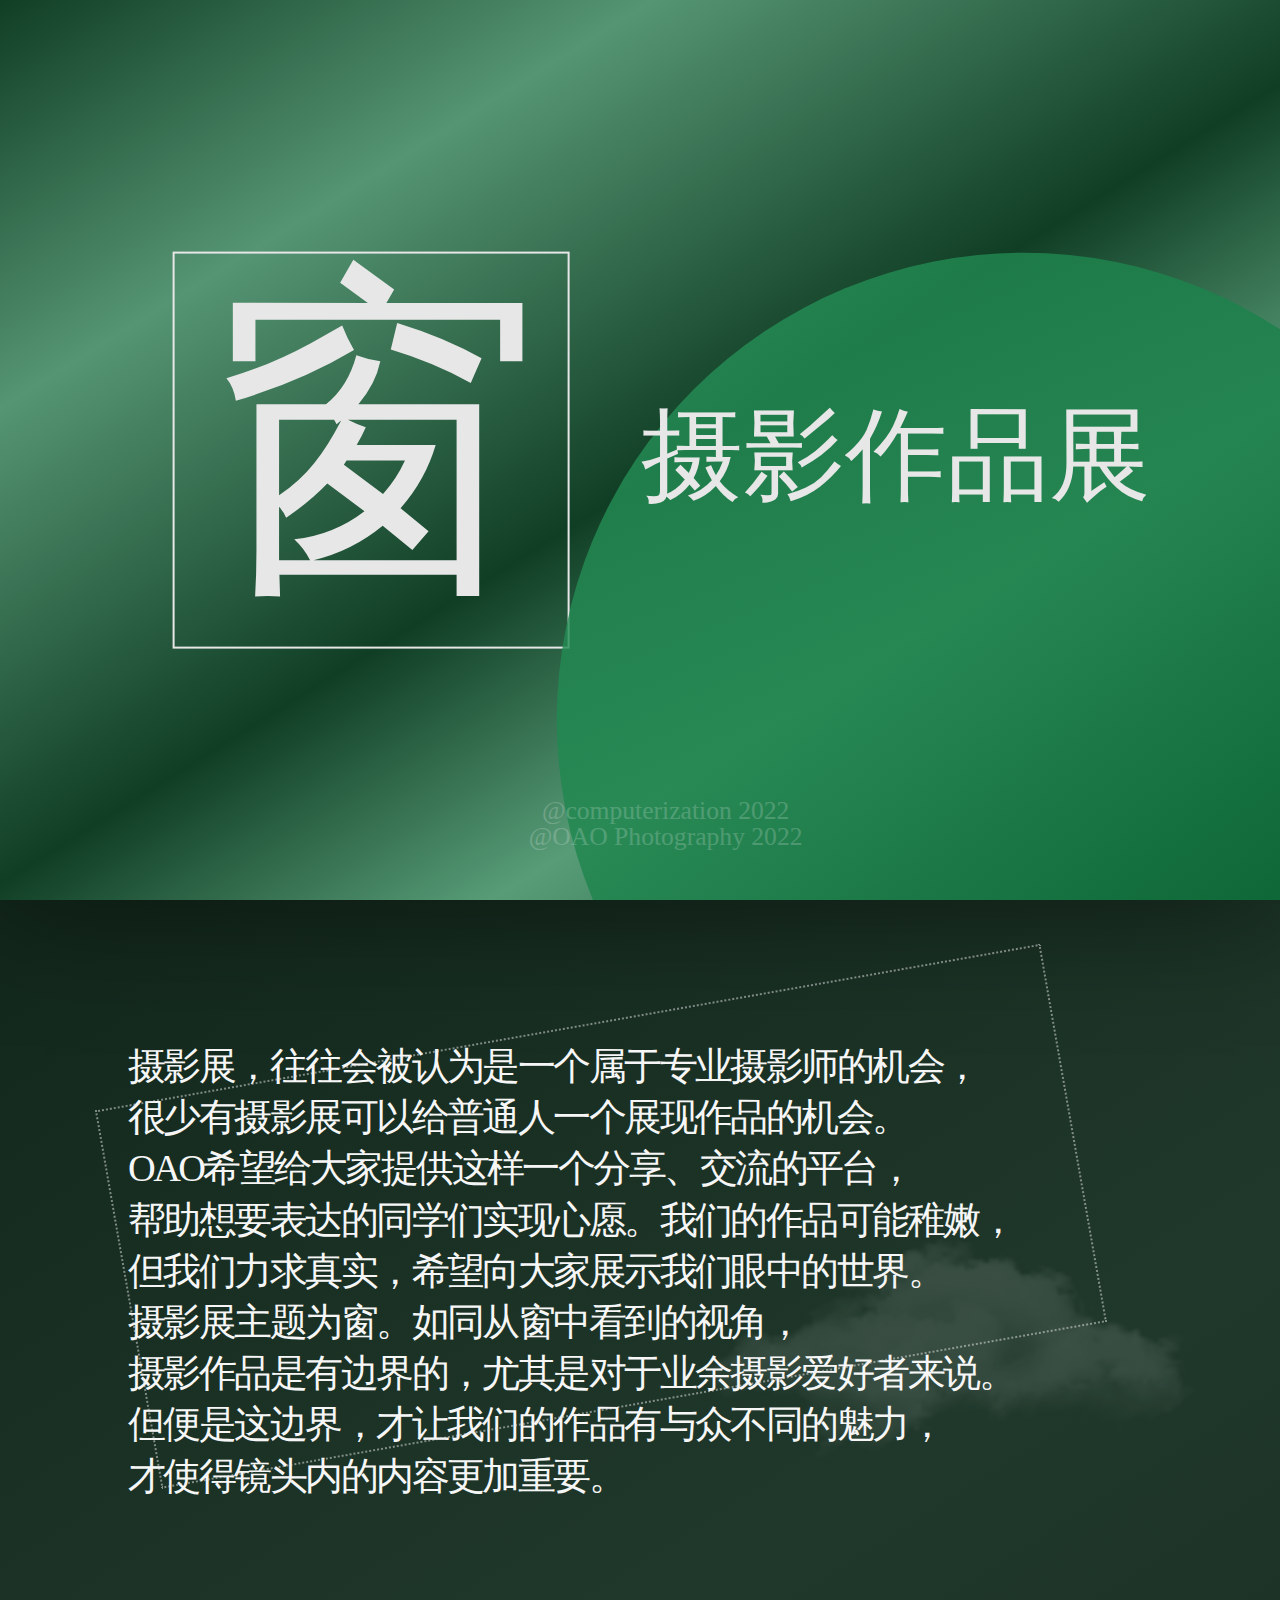
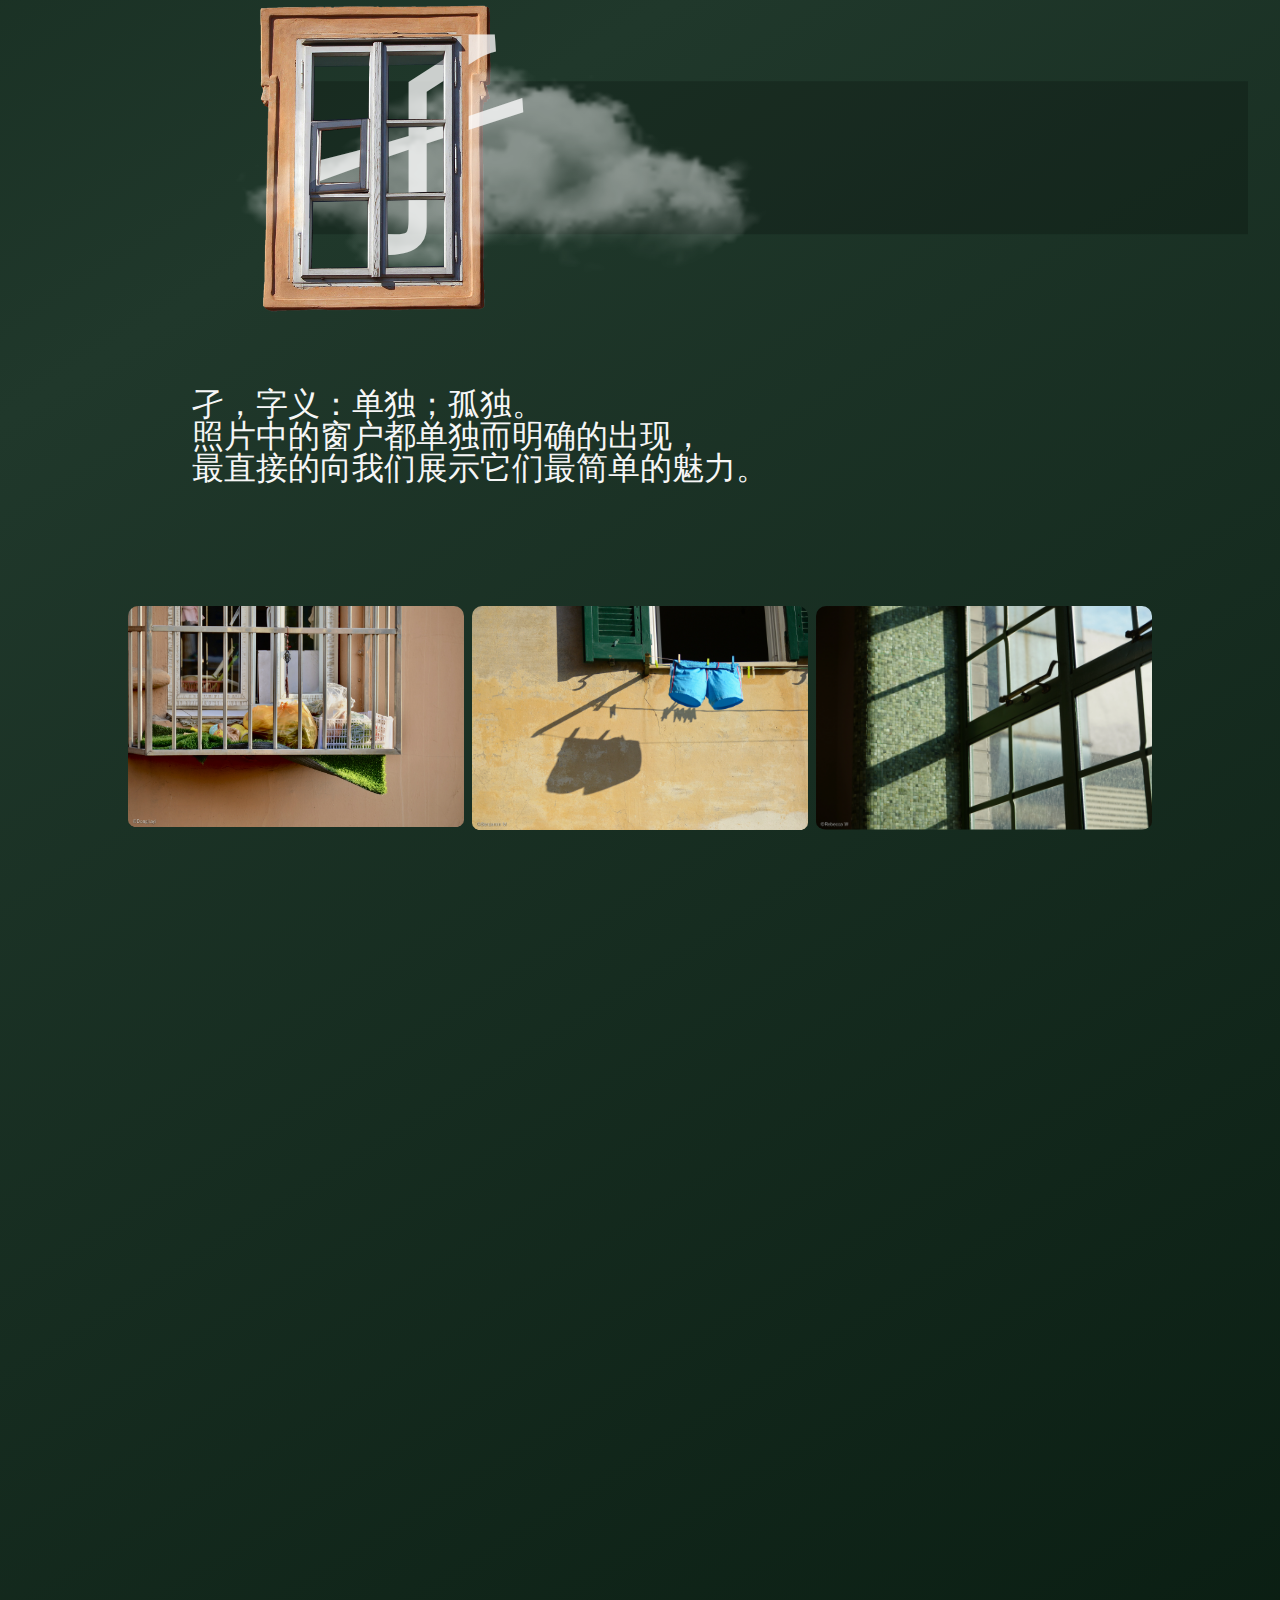
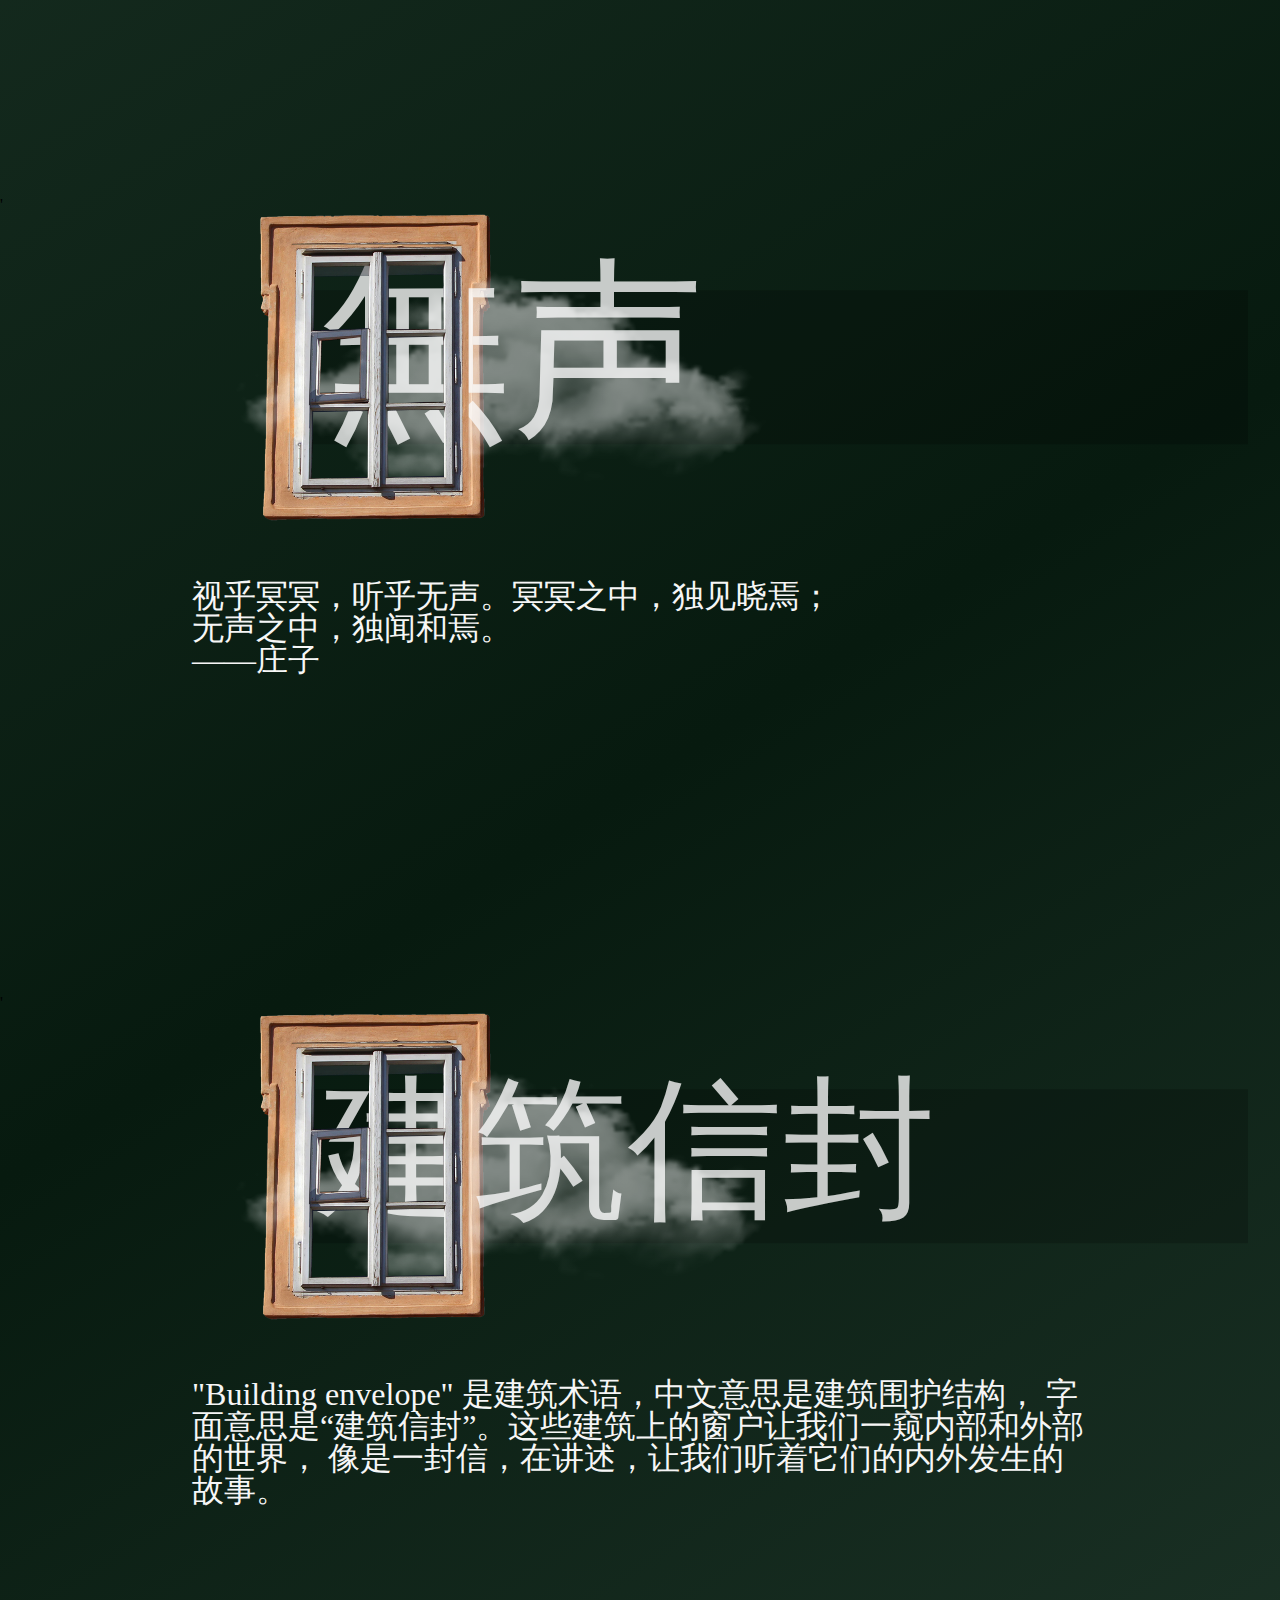
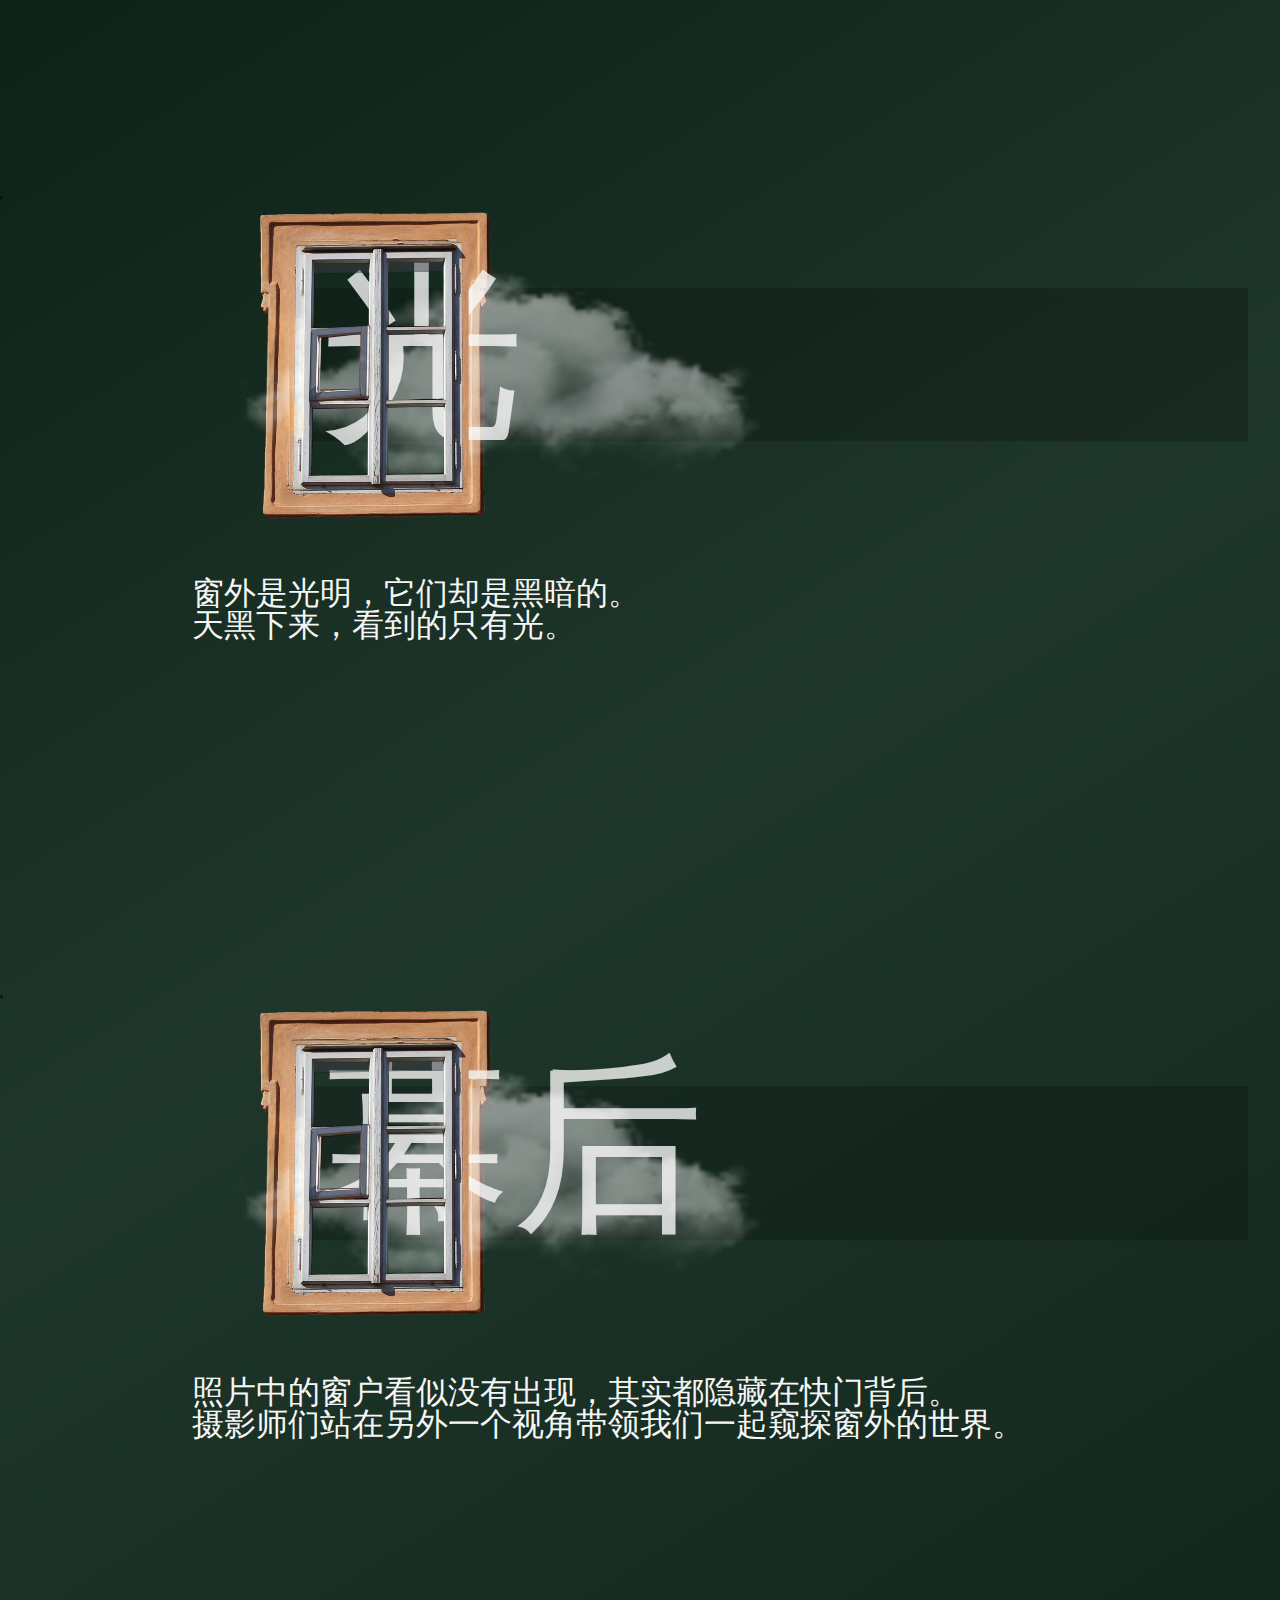
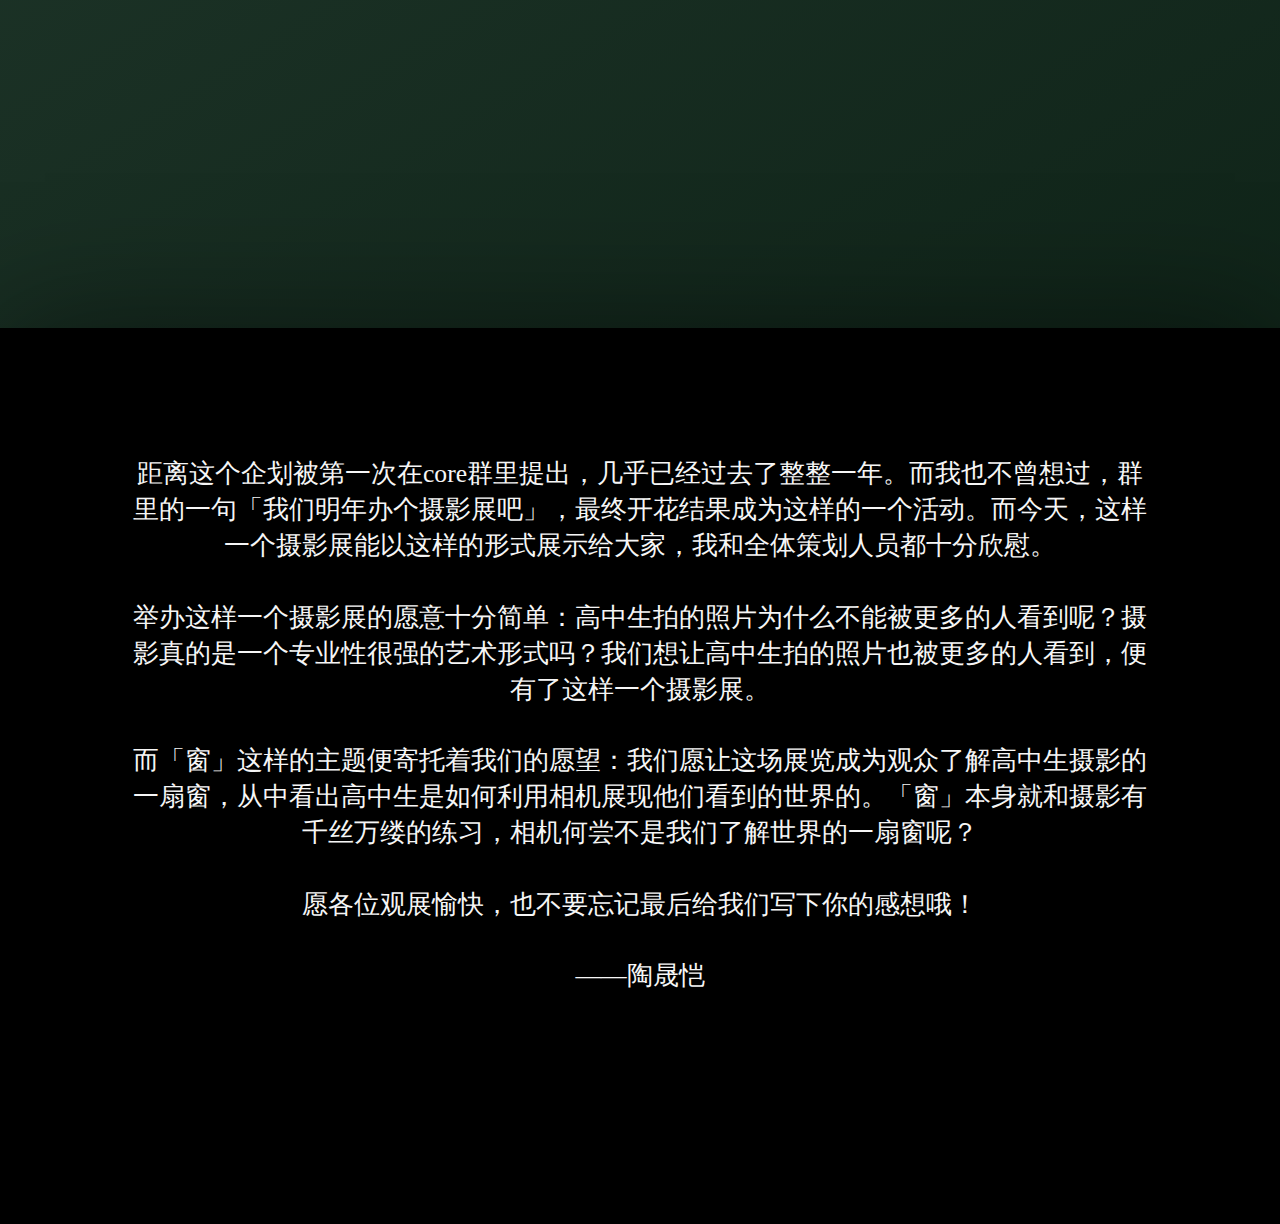
==== commit 1499ffc3: "final fixes for deployment" ====
--- a/docs/index.html
+++ b/docs/index.html
@@ -43,13 +43,13 @@
             才使得镜头内的内容更加重要。
         </div>
         <div class="introBg"></div>
-        <img class="introCloud" src="src/img/cloud.png" />
+        <img class="introCloud" src="src/img/cloud.webp" />
     </div>
 
     <div class="sect sect1">
         <div class="sectCover">
             <div class="sectBg"></div>
-            <img class="sectCloud" src="src/img/cloud.png" />
+            <img class="sectCloud" src="src/img/cloud.webp" />
             <img class="windowFrame" src="src/img/windowFrame.png" />
             <img class="windowGlass" src="src/img/windowGlass.png" />
             <div class="sectHeading">
@@ -90,7 +90,7 @@
     <div class="sect sect2">
         <div class="sectCover">'
             <div class="sectBg"></div>
-            <img class="sectCloud" src="src/img/cloud.png" />
+            <img class="sectCloud" src="src/img/cloud.webp" />
             <img class="windowFrame" src="src/img/windowFrame.png" />
             <img class="windowGlass" src="src/img/windowGlass.png" />
             <div class="sectHeading">
@@ -126,7 +126,7 @@
     <div class="sect sect3">
         <div class="sectCover">'
             <div class="sectBg"></div>
-            <img class="sectCloud" src="src/img/cloud.png" />
+            <img class="sectCloud" src="src/img/cloud.webp" />
             <img class="windowFrame" src="src/img/windowFrame.png" />
             <img class="windowGlass" src="src/img/windowGlass.png" />
             <div class="sectHeading">
@@ -147,9 +147,9 @@
                 <img onclick="enlarge();setUrl('src/img/c/3.webp','c3')" id="c3" class="gallItem" src="src/img/c/3.webp"/>
             </div>
             <div class="gallCol">
-                <img onclick="enlarge();setUrl('src/img/c/4.webp','c1')" id="c4" class="gallItem" src="src/img/c/4.webp"/>
-                <img onclick="enlarge();setUrl('src/img/c/5.webp','c2')" id="c5" class="gallItem" src="src/img/c/5.webp"/>
-                <img onclick="enlarge();setUrl('src/img/c/6.webp','c3')" id="c6" class="gallItem" src="src/img/c/6.webp"/>
+                <img onclick="enlarge();setUrl('src/img/c/4.webp','c4')" id="c4" class="gallItem" src="src/img/c/4.webp"/>
+                <img onclick="enlarge();setUrl('src/img/c/5.webp','c5')" id="c5" class="gallItem" src="src/img/c/5.webp"/>
+                <img onclick="enlarge();setUrl('src/img/c/6.webp','c6')" id="c6" class="gallItem" src="src/img/c/6.webp"/>
             </div>
             <div class="gallCol">
                 <img onclick="enlarge();setUrl('src/img/c/7.webp','c7')" id="c7" class="gallItem" src="src/img/c/7.webp"/>
@@ -162,7 +162,7 @@
     <div class="sect sect4">
         <div class="sectCover">'
             <div class="sectBg"></div>
-            <img class="sectCloud" src="src/img/cloud.png" />
+            <img class="sectCloud" src="src/img/cloud.webp" />
             <img class="windowFrame" src="src/img/windowFrame.png" />
             <img class="windowGlass" src="src/img/windowGlass.png" />
             <div class="sectHeading">
@@ -196,7 +196,7 @@
     <div class="sect sect5">
         <div class="sectCover">'
             <div class="sectBg"></div>
-            <img class="sectCloud" src="src/img/cloud.png" />
+            <img class="sectCloud" src="src/img/cloud.webp" />
             <img class="windowFrame" src="src/img/windowFrame.png" />
             <img class="windowGlass" src="src/img/windowGlass.png" />
             <div class="sectHeading">
--- a/docs/css/index.css
+++ b/docs/css/index.css
@@ -169,8 +169,8 @@
 	font-size: 3vw;
 	font-weight: normal;
 	font-stretch: normal;
-	line-height: 3vw;
-	letter-spacing: 0vw;
+	line-height: 4vw;
+	letter-spacing: -0.2vw;
 	color: #f6f6f6;
     position: relative;
     transform: translate(-50%, -50%);
@@ -299,7 +299,7 @@
 }
 
 .gallItem {
-    content-visibility: visible;
+    content-visibility: auto;
     width: 100%;
     padding-bottom: 0.2vw;
     margin-bottom: 0.6vw;
@@ -366,7 +366,7 @@
 	font-size: 2vw;
 	font-weight: normal;
 	font-stretch: normal;
-	line-height: 2vw;
+	line-height: 2.8vw;
 	letter-spacing: 0vw;
 	color: #f6f6f6;
     position: relative;
--- a/docs/css/fonts.css
+++ b/docs/css/fonts.css
@@ -1,3 +1,7 @@
+::-webkit-scrollbar {
+    display: none;
+}
+
 @font-face {
     font-family: STZhongsong;
     src: url('src/fonts/STZHONGS.TTF');
@@ -9,8 +13,4 @@
 @font-face {
     font-family: STFangsong;
     src: url('src/fonts/STFANGSO.TTF');
-}
-@font-face {
-    font-family: XYGPBT;
-    src: url('src/fonts/XYGPBT.ttf');
 }